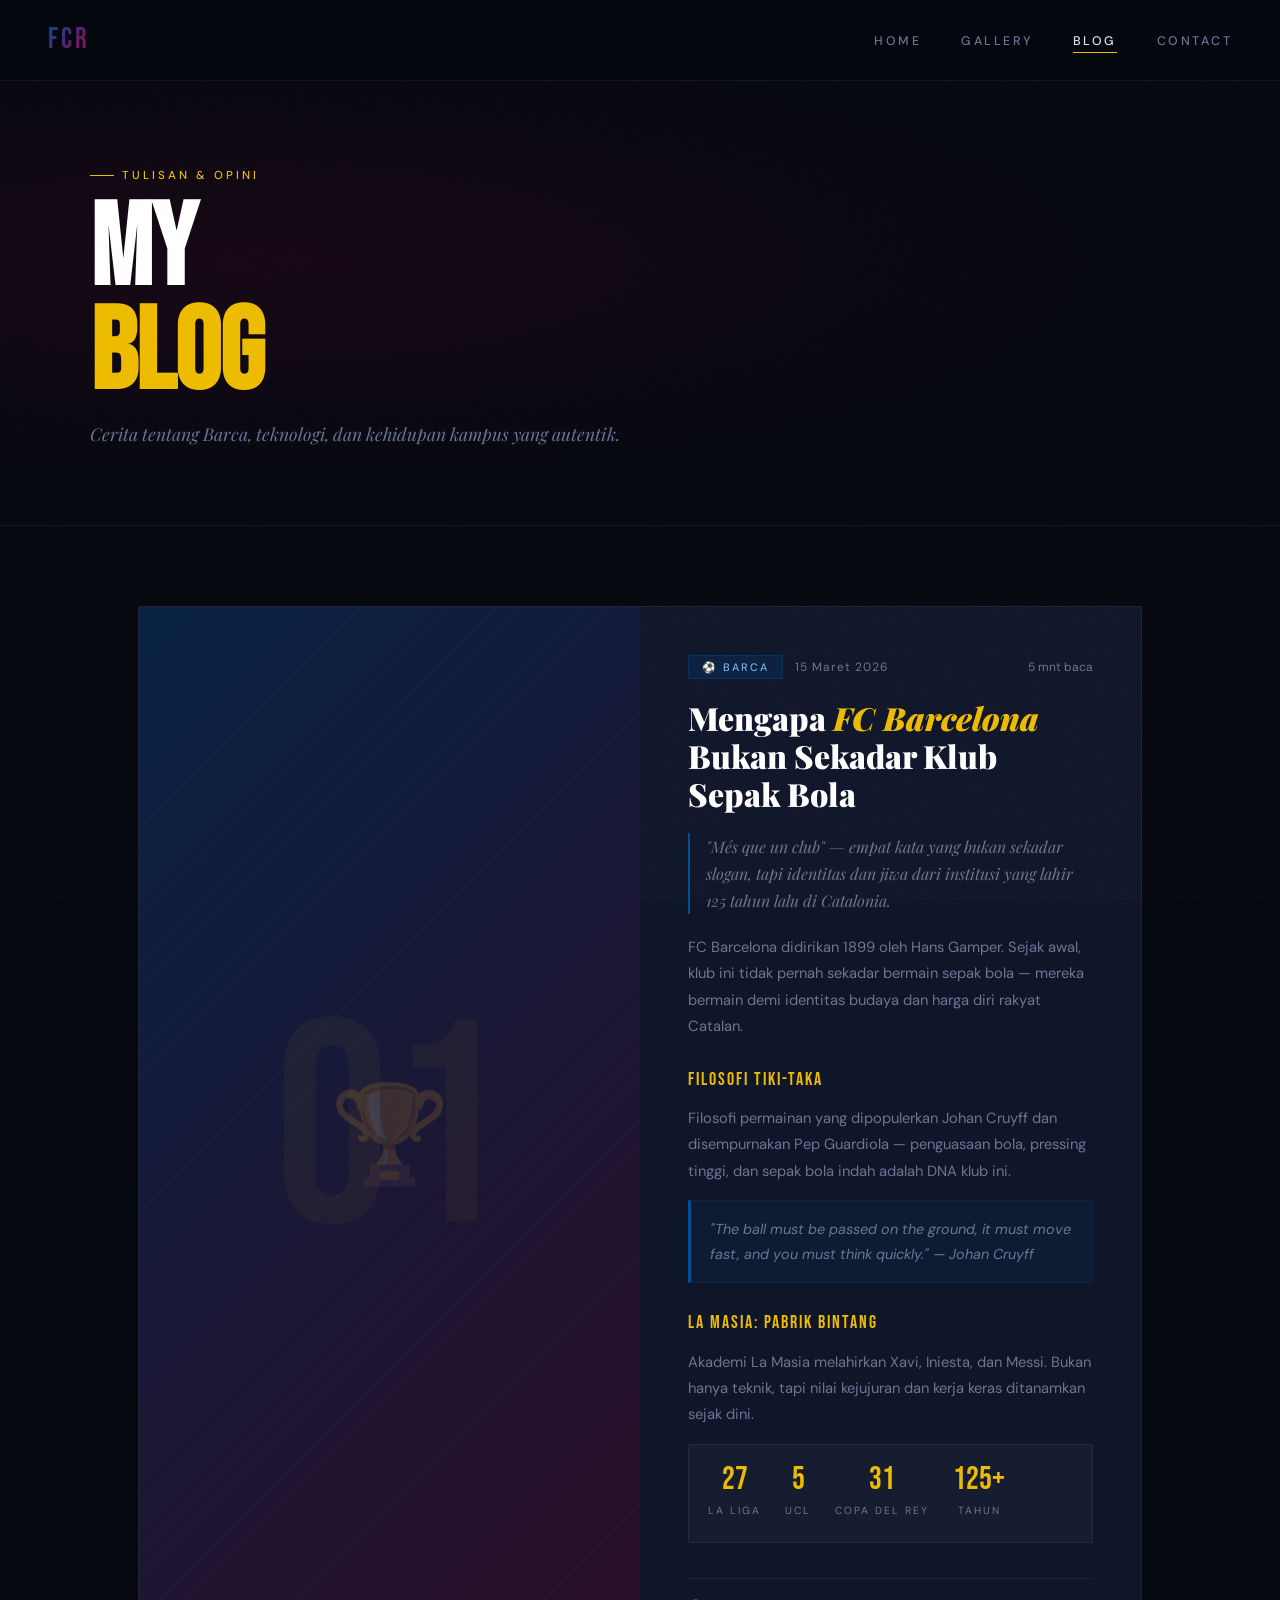
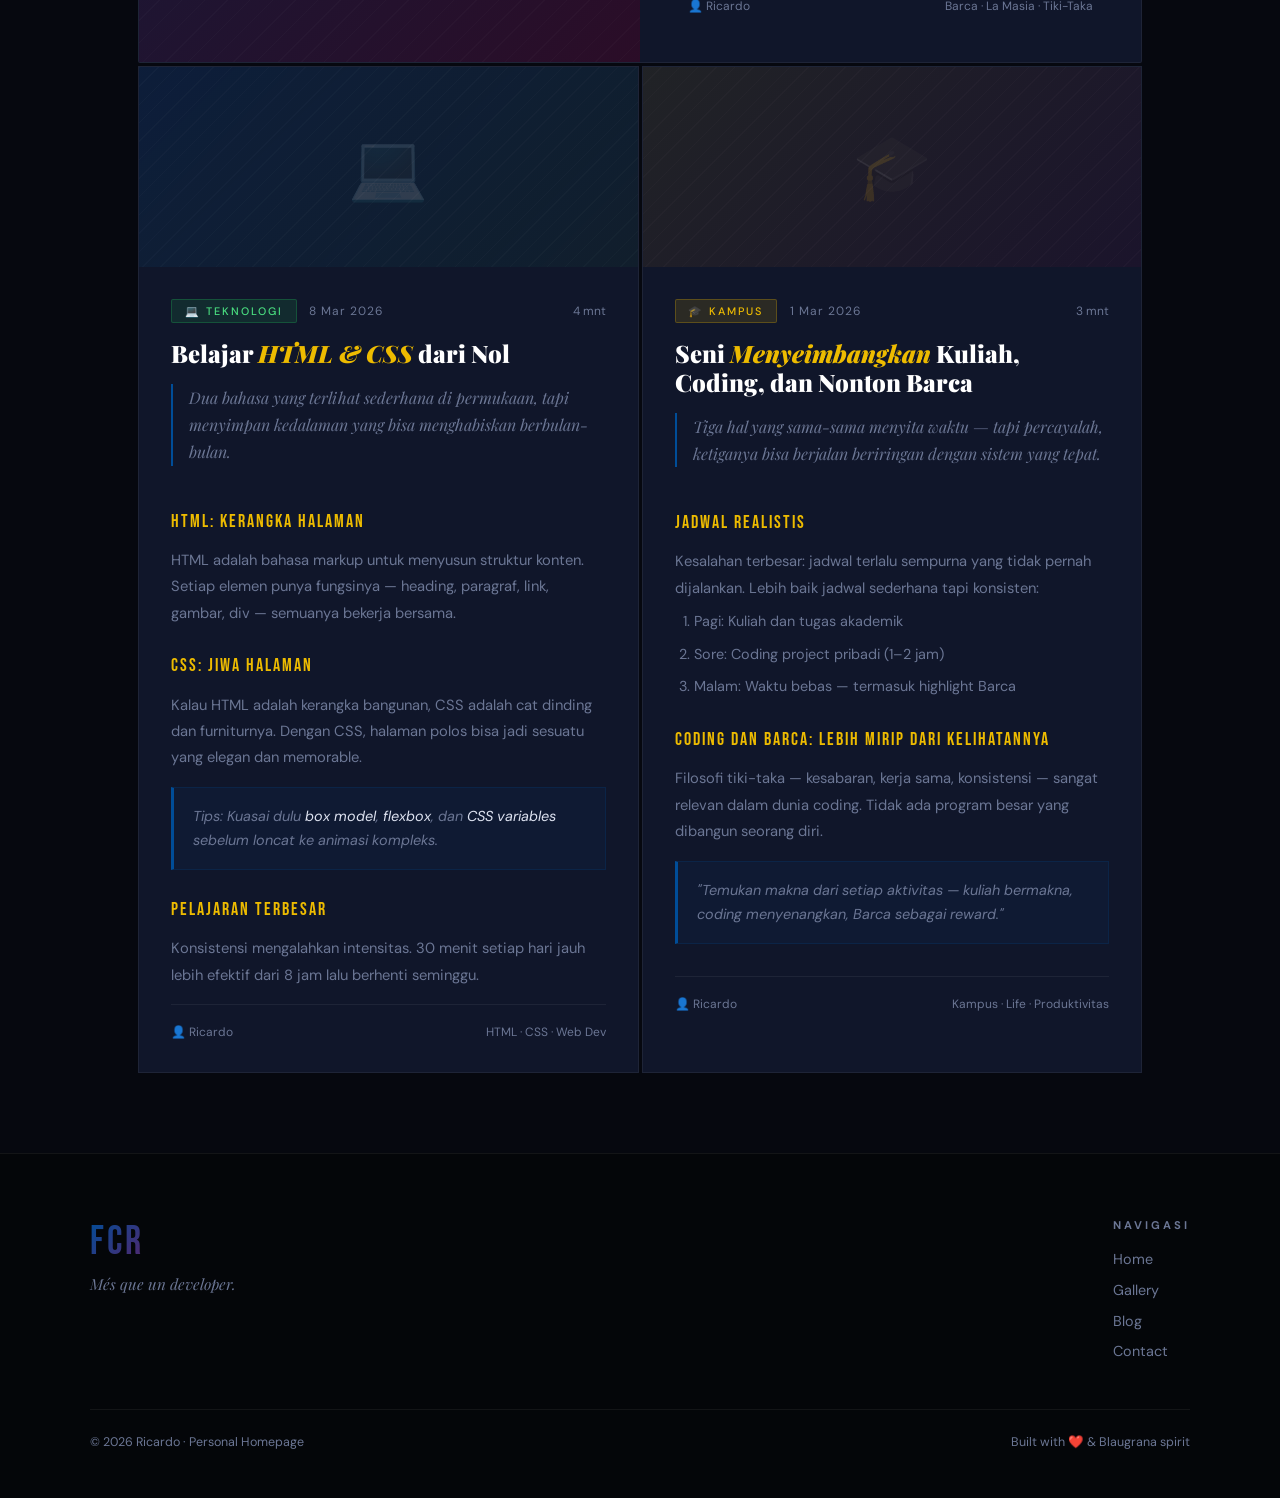
==== blog.html @ 6b3a2905 "first commit: personal homepage" ====
<!DOCTYPE html>
<html lang="id">
<head>
  <meta charset="UTF-8"/>
  <meta name="viewport" content="width=device-width, initial-scale=1.0"/>
  <title>Blog · Ricardo</title>
  <link href="https://fonts.googleapis.com/css2?family=Bebas+Neue&family=Playfair+Display:ital,wght@0,700;0,900;1,700;1,900&family=DM+Sans:wght@300;400;500&display=swap" rel="stylesheet"/>
  <style>
    :root{--blue:#004D98;--red:#A50044;--gold:#EDBB00;--dark:#06080f;--dark2:#0c1020;--card:#10162a;--text:#dde2f0;--muted:#6b7694;--border:rgba(255,255,255,.06)}
    *,*::before,*::after{box-sizing:border-box;margin:0;padding:0}
    body{background:var(--dark);color:var(--text);font-family:'DM Sans',sans-serif;overflow-x:hidden}
    a{text-decoration:none;color:inherit}
    body::before{content:'';position:fixed;inset:0;z-index:0;pointer-events:none;opacity:.03;background-image:url("data:image/svg+xml,%3Csvg viewBox='0 0 256 256' xmlns='http://www.w3.org/2000/svg'%3E%3Cfilter id='n'%3E%3CfeTurbulence type='fractalNoise' baseFrequency='.9' numOctaves='4' stitchTiles='stitch'/%3E%3C/filter%3E%3Crect width='100%25' height='100%25' filter='url(%23n)'/%3E%3C/svg%3E");background-size:200px}

    /* NAV */
    .nav{position:fixed;top:0;width:100%;z-index:900;display:flex;align-items:center;justify-content:space-between;padding:1.4rem 3rem;background:rgba(6,8,15,.92);backdrop-filter:blur(20px);border-bottom:1px solid var(--border)}
    .nav-logo{font-family:'Bebas Neue',sans-serif;font-size:1.8rem;letter-spacing:3px;background:linear-gradient(135deg,var(--blue),var(--red));-webkit-background-clip:text;-webkit-text-fill-color:transparent;background-clip:text}
    .nav-links{list-style:none;display:flex;gap:2.5rem}
    .nav-links a{font-size:.78rem;letter-spacing:2.5px;text-transform:uppercase;color:var(--muted);font-weight:500;position:relative;transition:color .25s}
    .nav-links a::after{content:'';position:absolute;bottom:-4px;left:0;width:0;height:1px;background:var(--gold);transition:width .3s}
    .nav-links a:hover,.nav-links a.active{color:var(--text)}
    .nav-links a:hover::after,.nav-links a.active::after{width:100%}

    /* PAGE HERO */
    .page-hero{padding:10rem 3rem 5rem;position:relative;overflow:hidden;border-bottom:1px solid var(--border)}
    .page-hero::before{content:'';position:absolute;inset:0;background:radial-gradient(ellipse at 20% 50%,rgba(165,0,68,.1) 0%,transparent 60%)}
    .page-hero-inner{max-width:1100px;margin:0 auto;position:relative;z-index:1}
    .ph-label{display:inline-flex;align-items:center;gap:.5rem;font-size:.72rem;letter-spacing:3px;text-transform:uppercase;color:var(--gold);margin-bottom:1rem;font-weight:500}
    .ph-label::before{content:'';display:block;width:24px;height:1px;background:var(--gold)}
    .ph-title{font-family:'Bebas Neue',sans-serif;font-size:clamp(5rem,9vw,10rem);line-height:.9;color:#fff;letter-spacing:-1px}
    .ph-title span{color:var(--gold)}
    .ph-sub{color:var(--muted);font-family:'Playfair Display',serif;font-style:italic;font-size:1.1rem;margin-top:1rem;max-width:600px}

    /* BLOG LAYOUT */
    .blog-main{padding:5rem 3rem;max-width:1100px;margin:0 auto}

    /* ── ARTICLE 1: FEATURED BIG ── */
    .article-featured{
      display:grid;grid-template-columns:1fr 1fr;
      gap:0;background:var(--card);border:1px solid var(--border);
      border-radius:2px;overflow:hidden;margin-bottom:3px;
    }
    .af-visual{
      background:var(--dark2);position:relative;overflow:hidden;
      min-height:420px;display:flex;align-items:center;justify-content:center;
    }
    .af-visual::before{
      content:'';position:absolute;inset:0;
      background:linear-gradient(135deg,rgba(0,77,152,.3) 0%,rgba(165,0,68,.2) 100%);
    }
    .af-visual::after{
      content:'';position:absolute;inset:0;
      background:repeating-linear-gradient(-45deg,transparent,transparent 15px,rgba(255,255,255,.02) 15px,rgba(255,255,255,.02) 16px);
    }
    .af-icon{font-size:6rem;opacity:.15;position:relative;z-index:1}

    /* Big issue number watermark */
    .af-issue{
      position:absolute;top:50%;left:50%;transform:translate(-50%,-50%);
      font-family:'Bebas Neue',sans-serif;font-size:18rem;
      color:rgba(237,187,0,.04);line-height:1;pointer-events:none;z-index:0;white-space:nowrap;
    }

    .af-body{padding:3rem;display:flex;flex-direction:column;justify-content:center;gap:1.2rem}
    .af-meta{display:flex;align-items:center;gap:.8rem;flex-wrap:wrap}
    .tag{padding:.25rem .8rem;border-radius:2px;font-size:.68rem;letter-spacing:2px;text-transform:uppercase;font-weight:500}
    .tag-barca{background:rgba(0,77,152,.2);color:#7ab0e8;border:1px solid rgba(0,77,152,.35)}
    .tag-tech{background:rgba(34,197,94,.12);color:#4ade80;border:1px solid rgba(34,197,94,.25)}
    .tag-life{background:rgba(237,187,0,.12);color:var(--gold);border:1px solid rgba(237,187,0,.25)}
    .art-date{font-size:.75rem;color:var(--muted);letter-spacing:1px}
    .art-read{font-size:.75rem;color:var(--muted);margin-left:auto}

    .af-title{
      font-family:'Playfair Display',serif;font-size:clamp(1.6rem,2.5vw,2.4rem);
      color:#fff;line-height:1.2;font-weight:900;
    }
    .af-title span{color:var(--gold);font-style:italic}

    .af-lead{
      font-family:'Playfair Display',serif;font-style:italic;
      font-size:1rem;color:var(--muted);line-height:1.7;
      border-left:2px solid var(--blue);padding-left:1rem;
    }
    .art-body{color:var(--muted);font-size:.92rem;line-height:1.8}
    .art-body em{color:var(--text);font-style:italic}
    .art-h3{
      font-family:'Bebas Neue',sans-serif;font-size:1.1rem;letter-spacing:2px;
      color:var(--gold);margin:1.5rem 0 .6rem;
    }
    .art-ul{margin:.5rem 0 1rem 1.2rem;color:var(--muted);font-size:.9rem}
    .art-ul li{margin-bottom:.4rem}
    .art-ol{margin:.5rem 0 1rem 1.2rem;color:var(--muted);font-size:.9rem}
    .art-ol li{margin-bottom:.4rem}
    .art-block{
      background:rgba(0,77,152,.08);border:1px solid rgba(0,77,152,.2);
      border-left:3px solid var(--blue);padding:1rem 1.2rem;
      font-style:italic;color:var(--muted);font-size:.9rem;line-height:1.7;
      margin:1rem 0;
    }
    .art-stats{
      display:flex;gap:1.5rem;padding:1.2rem;
      background:rgba(255,255,255,.03);border:1px solid var(--border);
      border-radius:2px;margin:1rem 0;flex-wrap:wrap;
    }
    .s-item{text-align:center}
    .s-num{font-family:'Bebas Neue',sans-serif;font-size:2rem;color:var(--gold);line-height:1;display:block}
    .s-lbl{font-size:.65rem;letter-spacing:2px;text-transform:uppercase;color:var(--muted)}

    .art-footer{
      display:flex;justify-content:space-between;align-items:center;
      padding-top:1.2rem;border-top:1px solid var(--border);
      font-size:.75rem;color:var(--muted);flex-wrap:wrap;gap:.5rem;
    }

    /* ── ARTICLES 2 & 3: SIDE BY SIDE ── */
    .articles-row{display:grid;grid-template-columns:1fr 1fr;gap:3px}
    .article-card{background:var(--card);border:1px solid var(--border);overflow:hidden}
    .ac-visual{
      height:200px;background:var(--dark2);position:relative;
      display:flex;align-items:center;justify-content:center;overflow:hidden;
    }
    .ac-visual::before{content:'';position:absolute;inset:0;background:repeating-linear-gradient(-45deg,transparent,transparent 12px,rgba(255,255,255,.02) 12px,rgba(255,255,255,.02) 13px)}
    .ac-icon{font-size:4rem;opacity:.15;position:relative;z-index:1}
    .ac-body{padding:2rem;display:flex;flex-direction:column;gap:1rem}
    .ac-title{font-family:'Playfair Display',serif;font-size:1.5rem;color:#fff;font-weight:900;line-height:1.2}
    .ac-title span{color:var(--gold);font-style:italic}

    /* FOOTER */
    footer{background:#040609;padding:4rem 3rem 3rem;border-top:1px solid var(--border)}
    .footer-inner{max-width:1100px;margin:0 auto}
    .footer-top{display:flex;align-items:flex-start;justify-content:space-between;padding-bottom:3rem;border-bottom:1px solid var(--border);flex-wrap:wrap;gap:2rem}
    .footer-logo{font-family:'Bebas Neue',sans-serif;font-size:2.5rem;letter-spacing:3px;background:linear-gradient(135deg,var(--blue),var(--red));-webkit-background-clip:text;-webkit-text-fill-color:transparent;background-clip:text;margin-bottom:.5rem}
    .footer-tagline{font-family:'Playfair Display',serif;font-style:italic;color:var(--muted);font-size:.95rem}
    .footer-nav-group h4{font-size:.7rem;letter-spacing:3px;text-transform:uppercase;color:var(--muted);margin-bottom:1rem}
    .footer-nav-links{list-style:none;display:flex;flex-direction:column;gap:.6rem}
    .footer-nav-links a{font-size:.9rem;color:var(--muted);transition:color .2s}
    .footer-nav-links a:hover{color:var(--gold)}
    .footer-bottom{padding-top:1.5rem;display:flex;justify-content:space-between;font-size:.78rem;color:var(--muted);flex-wrap:wrap;gap:.5rem}
  </style>
</head>
<body>

<nav class="nav">
  <div class="nav-logo">FCR</div>
  <ul class="nav-links">
    <li><a href="index.html">Home</a></li>
    <li><a href="gallery.html">Gallery</a></li>
    <li><a href="blog.html" class="active">Blog</a></li>
    <li><a href="contact.html">Contact</a></li>
  </ul>
</nav>

<div class="page-hero">
  <div class="page-hero-inner">
    <p class="ph-label">Tulisan &amp; Opini</p>
    <h1 class="ph-title">My<br/><span>Blog</span></h1>
    <p class="ph-sub">Cerita tentang Barca, teknologi, dan kehidupan kampus yang autentik.</p>
  </div>
</div>

<div class="blog-main">

  <!-- ====== ARTIKEL 1 — FEATURED ====== -->
  <div class="article-featured">
    <div class="af-visual">
      <span class="af-issue">01</span>
      <span class="af-icon">🏆</span>
    </div>
    <div class="af-body">
      <div class="af-meta">
        <span class="tag tag-barca">⚽ Barca</span>
        <span class="art-date">15 Maret 2026</span>
        <span class="art-read">5 mnt baca</span>
      </div>
      <h2 class="af-title">Mengapa <span>FC Barcelona</span> Bukan Sekadar Klub Sepak Bola</h2>
      <p class="af-lead">
        "Més que un club" — empat kata yang bukan sekadar slogan,
        tapi identitas dan jiwa dari institusi yang lahir 125 tahun lalu di Catalonia.
      </p>
      <div class="art-body">
        <p>FC Barcelona didirikan 1899 oleh Hans Gamper. Sejak awal, klub ini tidak pernah sekadar bermain sepak bola — mereka bermain demi identitas budaya dan harga diri rakyat Catalan.</p>
        <p class="art-h3">Filosofi Tiki-Taka</p>
        <p>Filosofi permainan yang dipopulerkan Johan Cruyff dan disempurnakan Pep Guardiola — penguasaan bola, pressing tinggi, dan sepak bola indah adalah DNA klub ini.</p>
        <div class="art-block">
          "The ball must be passed on the ground, it must move fast, and you must think quickly." — Johan Cruyff
        </div>
        <p class="art-h3">La Masia: Pabrik Bintang</p>
        <p>Akademi La Masia melahirkan Xavi, Iniesta, dan Messi. Bukan hanya teknik, tapi nilai kejujuran dan kerja keras ditanamkan sejak dini.</p>
        <div class="art-stats">
          <div class="s-item"><span class="s-num">27</span><span class="s-lbl">La Liga</span></div>
          <div class="s-item"><span class="s-num">5</span><span class="s-lbl">UCL</span></div>
          <div class="s-item"><span class="s-num">31</span><span class="s-lbl">Copa del Rey</span></div>
          <div class="s-item"><span class="s-num">125+</span><span class="s-lbl">Tahun</span></div>
        </div>
      </div>
      <div class="art-footer">
        <span>👤 Ricardo</span>
        <span>Barca · La Masia · Tiki-Taka</span>
      </div>
    </div>
  </div>

  <!-- ====== ARTIKEL 2 & 3 ====== -->
  <div class="articles-row">

    <div class="article-card">
      <div class="ac-visual" style="background:linear-gradient(135deg,rgba(0,77,152,.15),rgba(34,197,94,.05))">
        <span class="ac-icon">💻</span>
      </div>
      <div class="ac-body">
        <div class="af-meta">
          <span class="tag tag-tech">💻 Teknologi</span>
          <span class="art-date">8 Mar 2026</span>
          <span class="art-read">4 mnt</span>
        </div>
        <h2 class="ac-title">Belajar <span>HTML &amp; CSS</span> dari Nol</h2>
        <p class="af-lead">Dua bahasa yang terlihat sederhana di permukaan, tapi menyimpan kedalaman yang bisa menghabiskan berbulan-bulan.</p>
        <div class="art-body">
          <p class="art-h3">HTML: Kerangka Halaman</p>
          <p>HTML adalah bahasa markup untuk menyusun struktur konten. Setiap elemen punya fungsinya — heading, paragraf, link, gambar, div — semuanya bekerja bersama.</p>
          <p class="art-h3">CSS: Jiwa Halaman</p>
          <p>Kalau HTML adalah kerangka bangunan, CSS adalah cat dinding dan furniturnya. Dengan CSS, halaman polos bisa jadi sesuatu yang elegan dan memorable.</p>
          <div class="art-block">
            Tips: Kuasai dulu <em>box model</em>, <em>flexbox</em>, dan <em>CSS variables</em> sebelum loncat ke animasi kompleks.
          </div>
          <p class="art-h3">Pelajaran Terbesar</p>
          <p>Konsistensi mengalahkan intensitas. 30 menit setiap hari jauh lebih efektif dari 8 jam lalu berhenti seminggu.</p>
        </div>
        <div class="art-footer">
          <span>👤 Ricardo</span>
          <span>HTML · CSS · Web Dev</span>
        </div>
      </div>
    </div>

    <div class="article-card">
      <div class="ac-visual" style="background:linear-gradient(135deg,rgba(237,187,0,.08),rgba(165,0,68,.08))">
        <span class="ac-icon">🎓</span>
      </div>
      <div class="ac-body">
        <div class="af-meta">
          <span class="tag tag-life">🎓 Kampus</span>
          <span class="art-date">1 Mar 2026</span>
          <span class="art-read">3 mnt</span>
        </div>
        <h2 class="ac-title">Seni <span>Menyeimbangkan</span> Kuliah, Coding, dan Nonton Barca</h2>
        <p class="af-lead">Tiga hal yang sama-sama menyita waktu — tapi percayalah, ketiganya bisa berjalan beriringan dengan sistem yang tepat.</p>
        <div class="art-body">
          <p class="art-h3">Jadwal Realistis</p>
          <p>Kesalahan terbesar: jadwal terlalu sempurna yang tidak pernah dijalankan. Lebih baik jadwal sederhana tapi konsisten:</p>
          <ol class="art-ol">
            <li>Pagi: Kuliah dan tugas akademik</li>
            <li>Sore: Coding project pribadi (1–2 jam)</li>
            <li>Malam: Waktu bebas — termasuk highlight Barca</li>
          </ol>
          <p class="art-h3">Coding dan Barca: Lebih Mirip dari Kelihatannya</p>
          <p>Filosofi tiki-taka — kesabaran, kerja sama, konsistensi — sangat relevan dalam dunia coding. Tidak ada program besar yang dibangun seorang diri.</p>
          <div class="art-block">
            "Temukan makna dari setiap aktivitas — kuliah bermakna, coding menyenangkan, Barca sebagai reward."
          </div>
        </div>
        <div class="art-footer">
          <span>👤 Ricardo</span>
          <span>Kampus · Life · Produktivitas</span>
        </div>
      </div>
    </div>

  </div>

</div>

<footer>
  <div class="footer-inner">
    <div class="footer-top">
      <div><div class="footer-logo">FCR</div><p class="footer-tagline">Més que un developer.</p></div>
      <div class="footer-nav-group"><h4>Navigasi</h4><ul class="footer-nav-links"><li><a href="index.html">Home</a></li><li><a href="gallery.html">Gallery</a></li><li><a href="blog.html">Blog</a></li><li><a href="contact.html">Contact</a></li></ul></div>
    </div>
    <div class="footer-bottom"><span>© 2026 Ricardo · Personal Homepage</span><span>Built with ❤️ &amp; Blaugrana spirit</span></div>
  </div>
</footer>

</body>
</html>
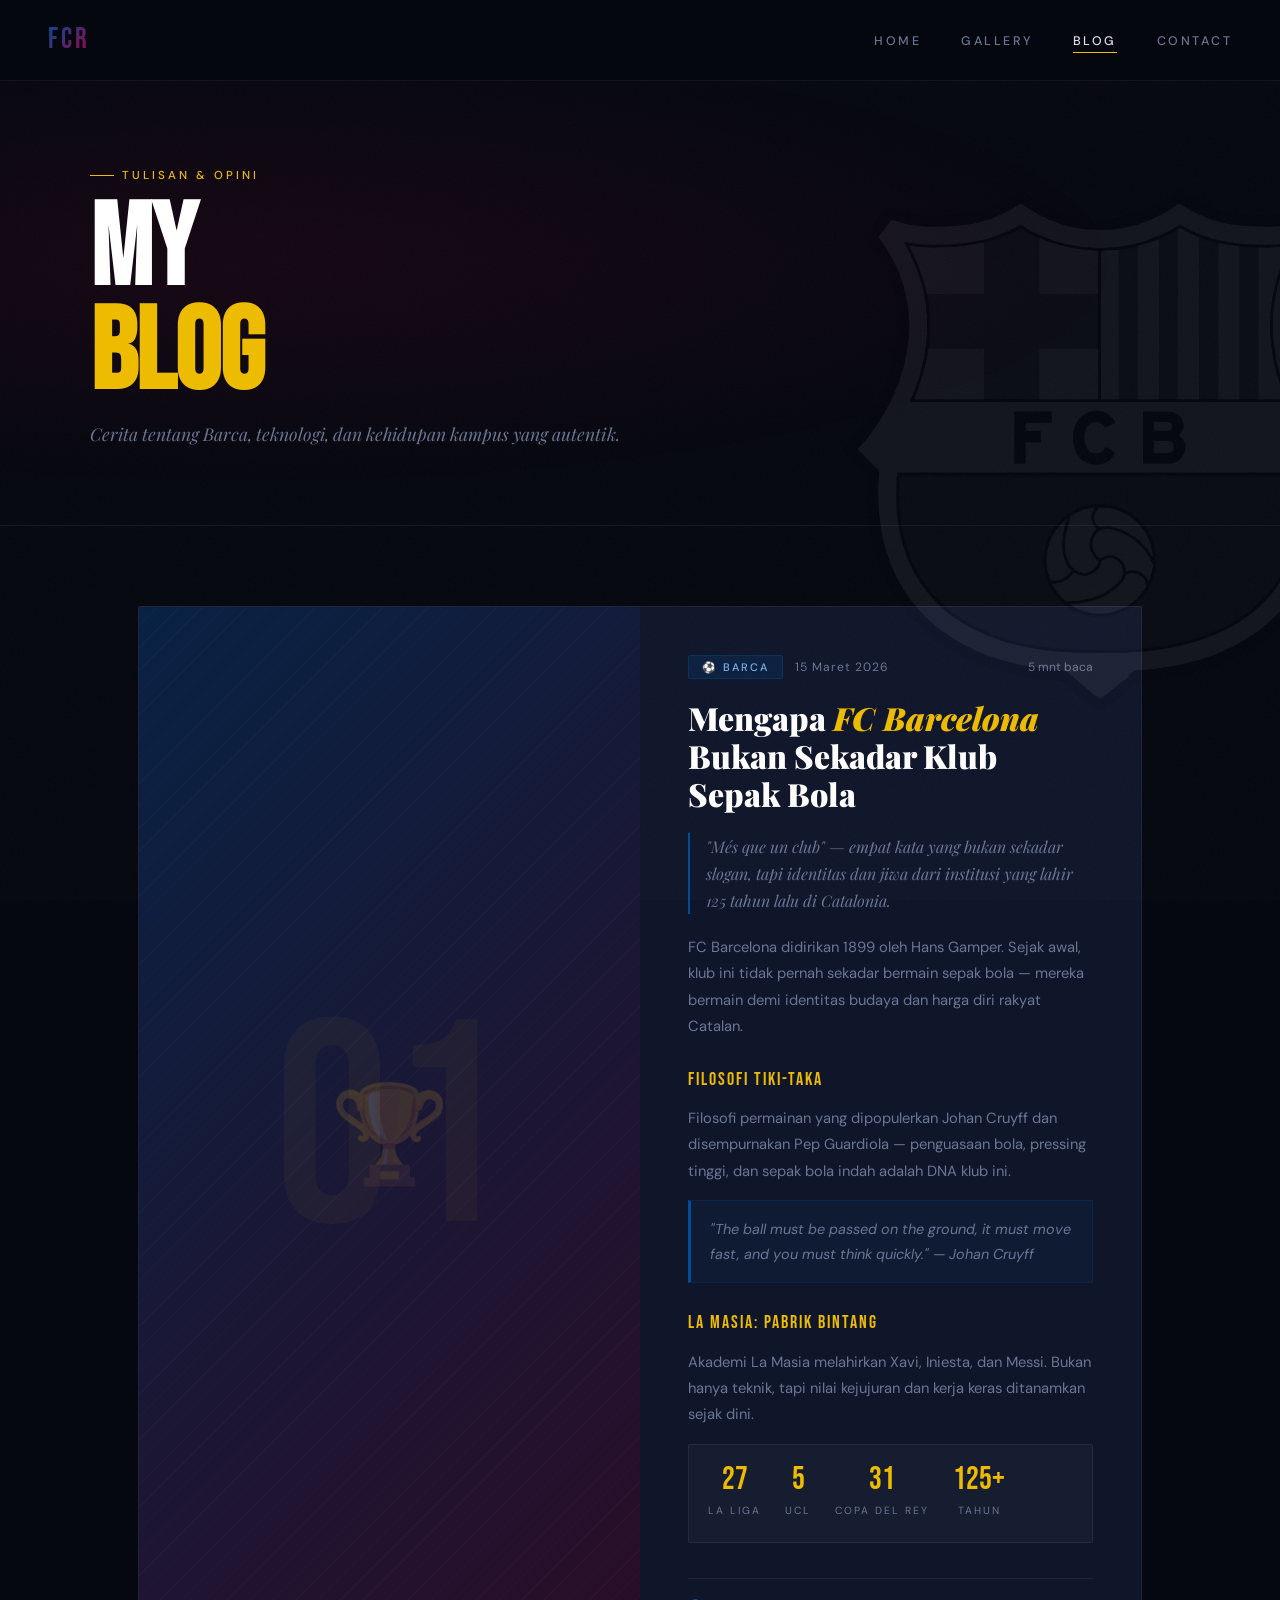
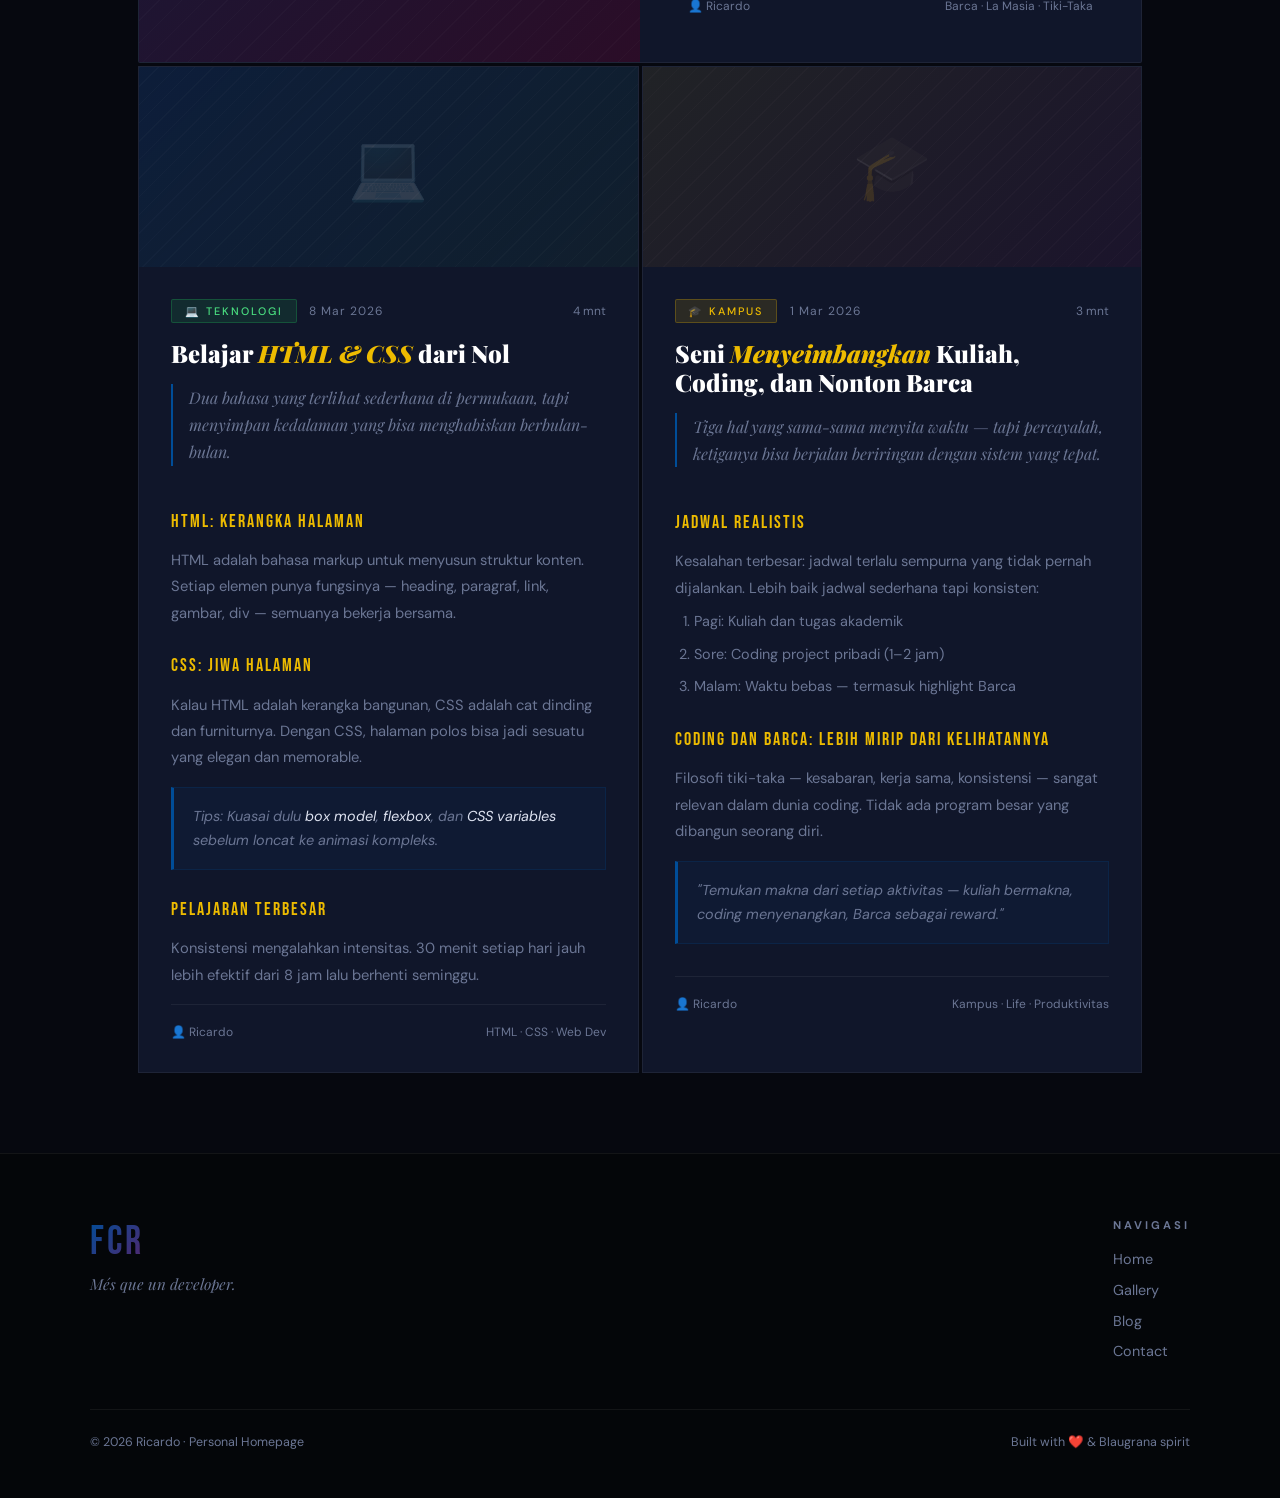
==== commit fe0668b4: "add: foto profil + subfolder img_index" ====
--- a/blog.html
+++ b/blog.html
@@ -136,9 +136,32 @@
     .footer-nav-links a{font-size:.9rem;color:var(--muted);transition:color .2s}
     .footer-nav-links a:hover{color:var(--gold)}
     .footer-bottom{padding-top:1.5rem;display:flex;justify-content:space-between;font-size:.78rem;color:var(--muted);flex-wrap:wrap;gap:.5rem}
+  
+    /* ── BARCA LOGO WATERMARK ── */
+    .barca-watermark {
+      position: fixed;
+      right: -80px;
+      top: 50%;
+      transform: translateY(-50%);
+      width: 520px;
+      height: 520px;
+      z-index: 0;
+      pointer-events: none;
+      opacity: 0.055;
+      filter: saturate(0) brightness(2);
+      user-select: none;
+    }
+    .barca-watermark img {
+      width: 100%;
+      height: 100%;
+      object-fit: contain;
+      display: block;
+    }
   </style>
 </head>
 <body>
+<div class="barca-watermark"><img src="pngwing_com.png" alt="FC Barcelona"/></div>
+
 
 <nav class="nav">
   <div class="nav-logo">FCR</div>
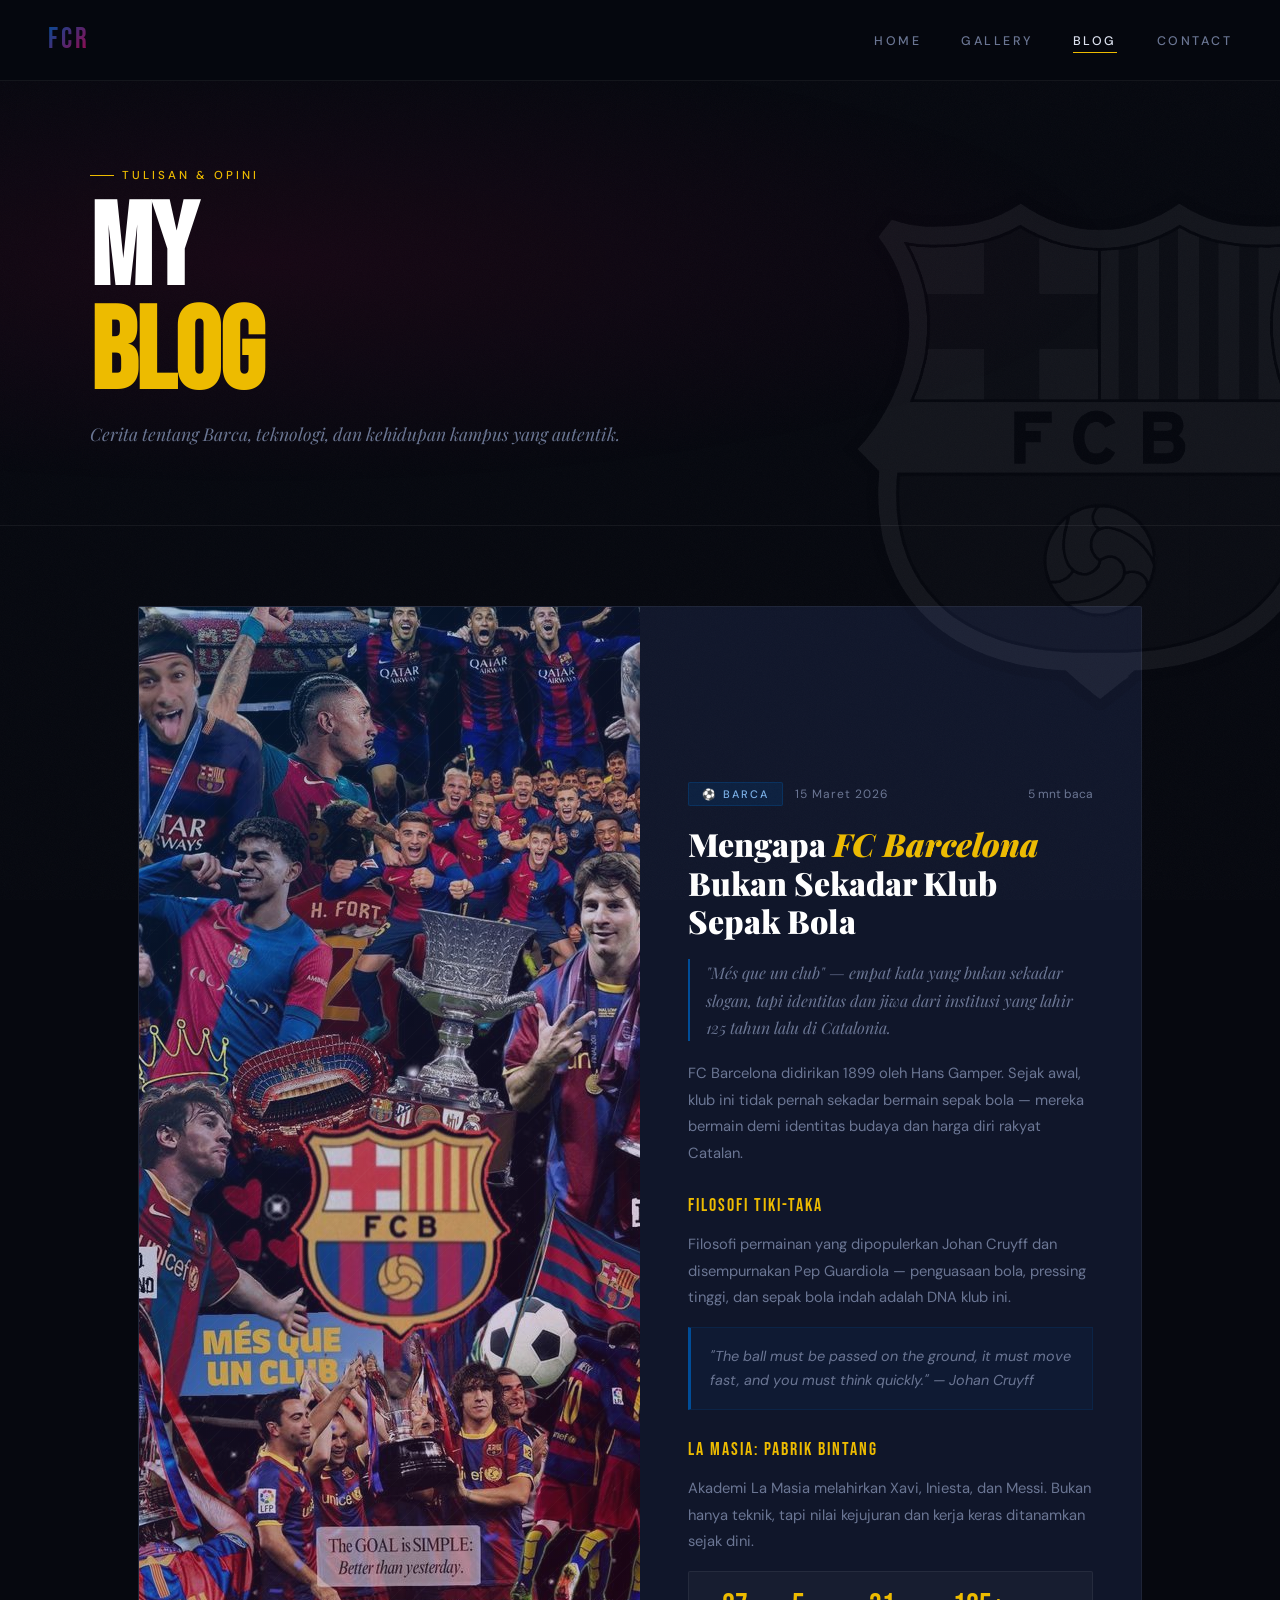
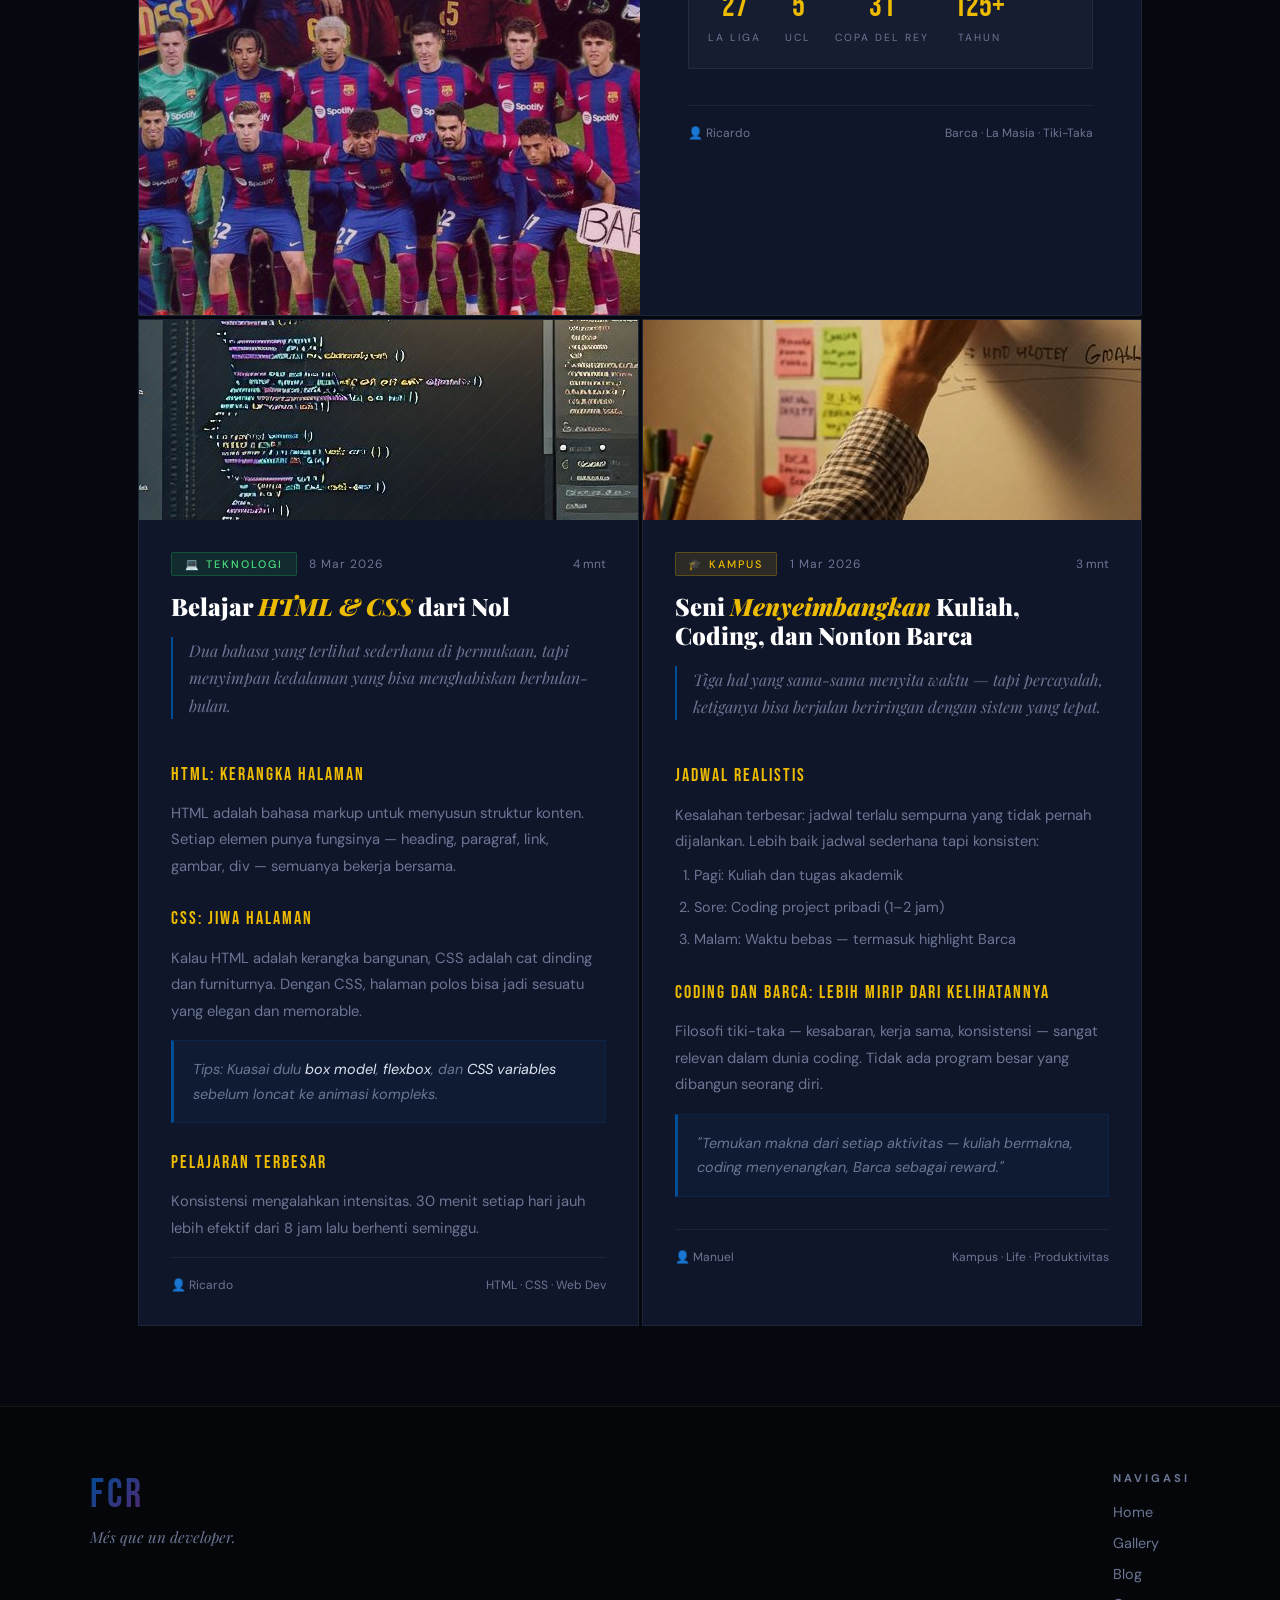
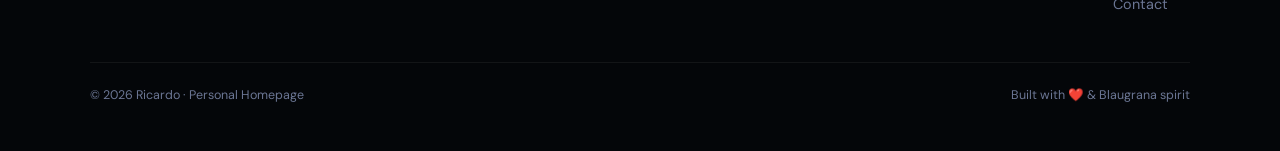
==== commit 3a51f8a2: "update: blog dan index" ====
--- a/blog.html
+++ b/blog.html
@@ -160,7 +160,7 @@
   </style>
 </head>
 <body>
-<div class="barca-watermark"><img src="pngwing_com.png" alt="FC Barcelona"/></div>
+<div class="barca-watermark"><img src="img_index/pngwing_com.png" alt="FC Barcelona"/></div>
 
 
 <nav class="nav">
@@ -186,8 +186,7 @@
   <!-- ====== ARTIKEL 1 — FEATURED ====== -->
   <div class="article-featured">
     <div class="af-visual">
-      <span class="af-issue">01</span>
-      <span class="af-icon">🏆</span>
+      <img src="img_index/poster2.jpg">
     </div>
     <div class="af-body">
       <div class="af-meta">
@@ -228,7 +227,7 @@
 
     <div class="article-card">
       <div class="ac-visual" style="background:linear-gradient(135deg,rgba(0,77,152,.15),rgba(34,197,94,.05))">
-        <span class="ac-icon">💻</span>
+        <img src="img_index/programming.jpg">
       </div>
       <div class="ac-body">
         <div class="af-meta">
@@ -258,7 +257,7 @@
 
     <div class="article-card">
       <div class="ac-visual" style="background:linear-gradient(135deg,rgba(237,187,0,.08),rgba(165,0,68,.08))">
-        <span class="ac-icon">🎓</span>
+        <img src="img_index/study.jpg">
       </div>
       <div class="ac-body">
         <div class="af-meta">
@@ -283,7 +282,7 @@
           </div>
         </div>
         <div class="art-footer">
-          <span>👤 Ricardo</span>
+          <span>👤 Manuel</span>
           <span>Kampus · Life · Produktivitas</span>
         </div>
       </div>
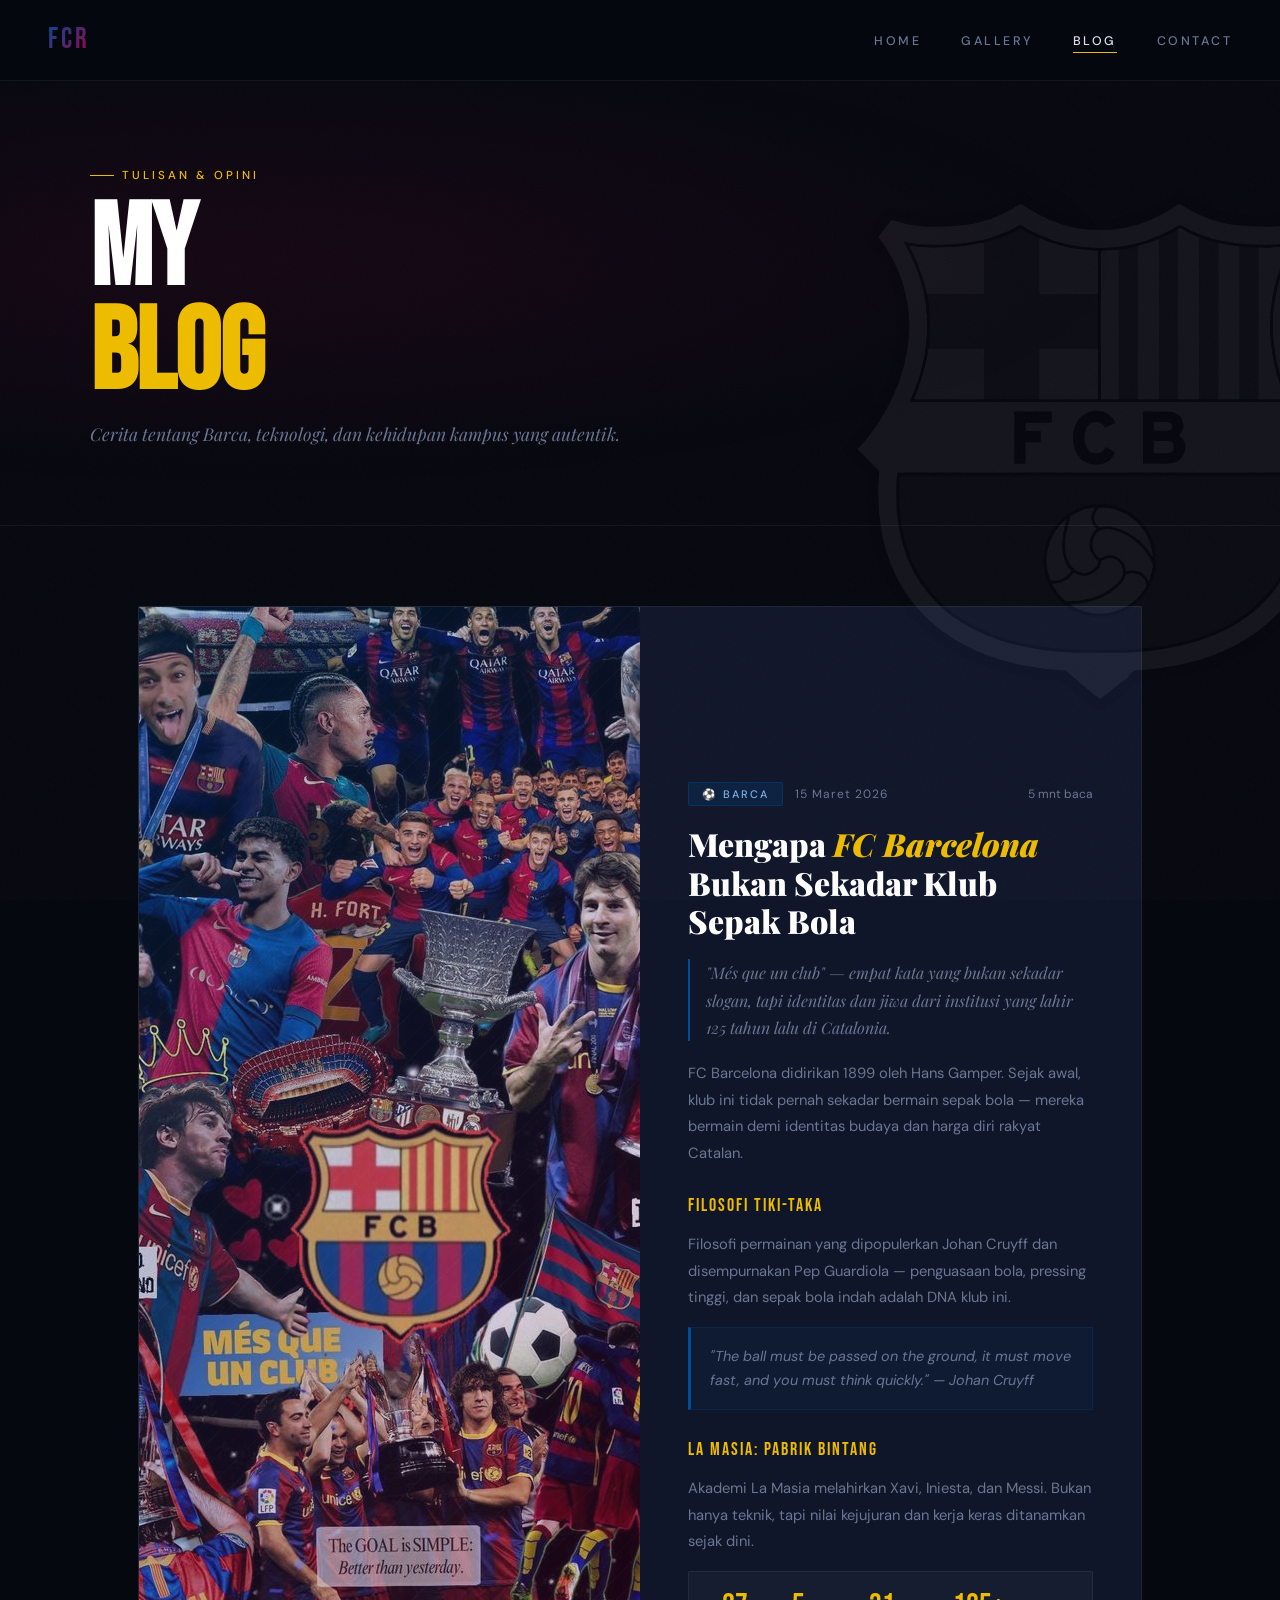
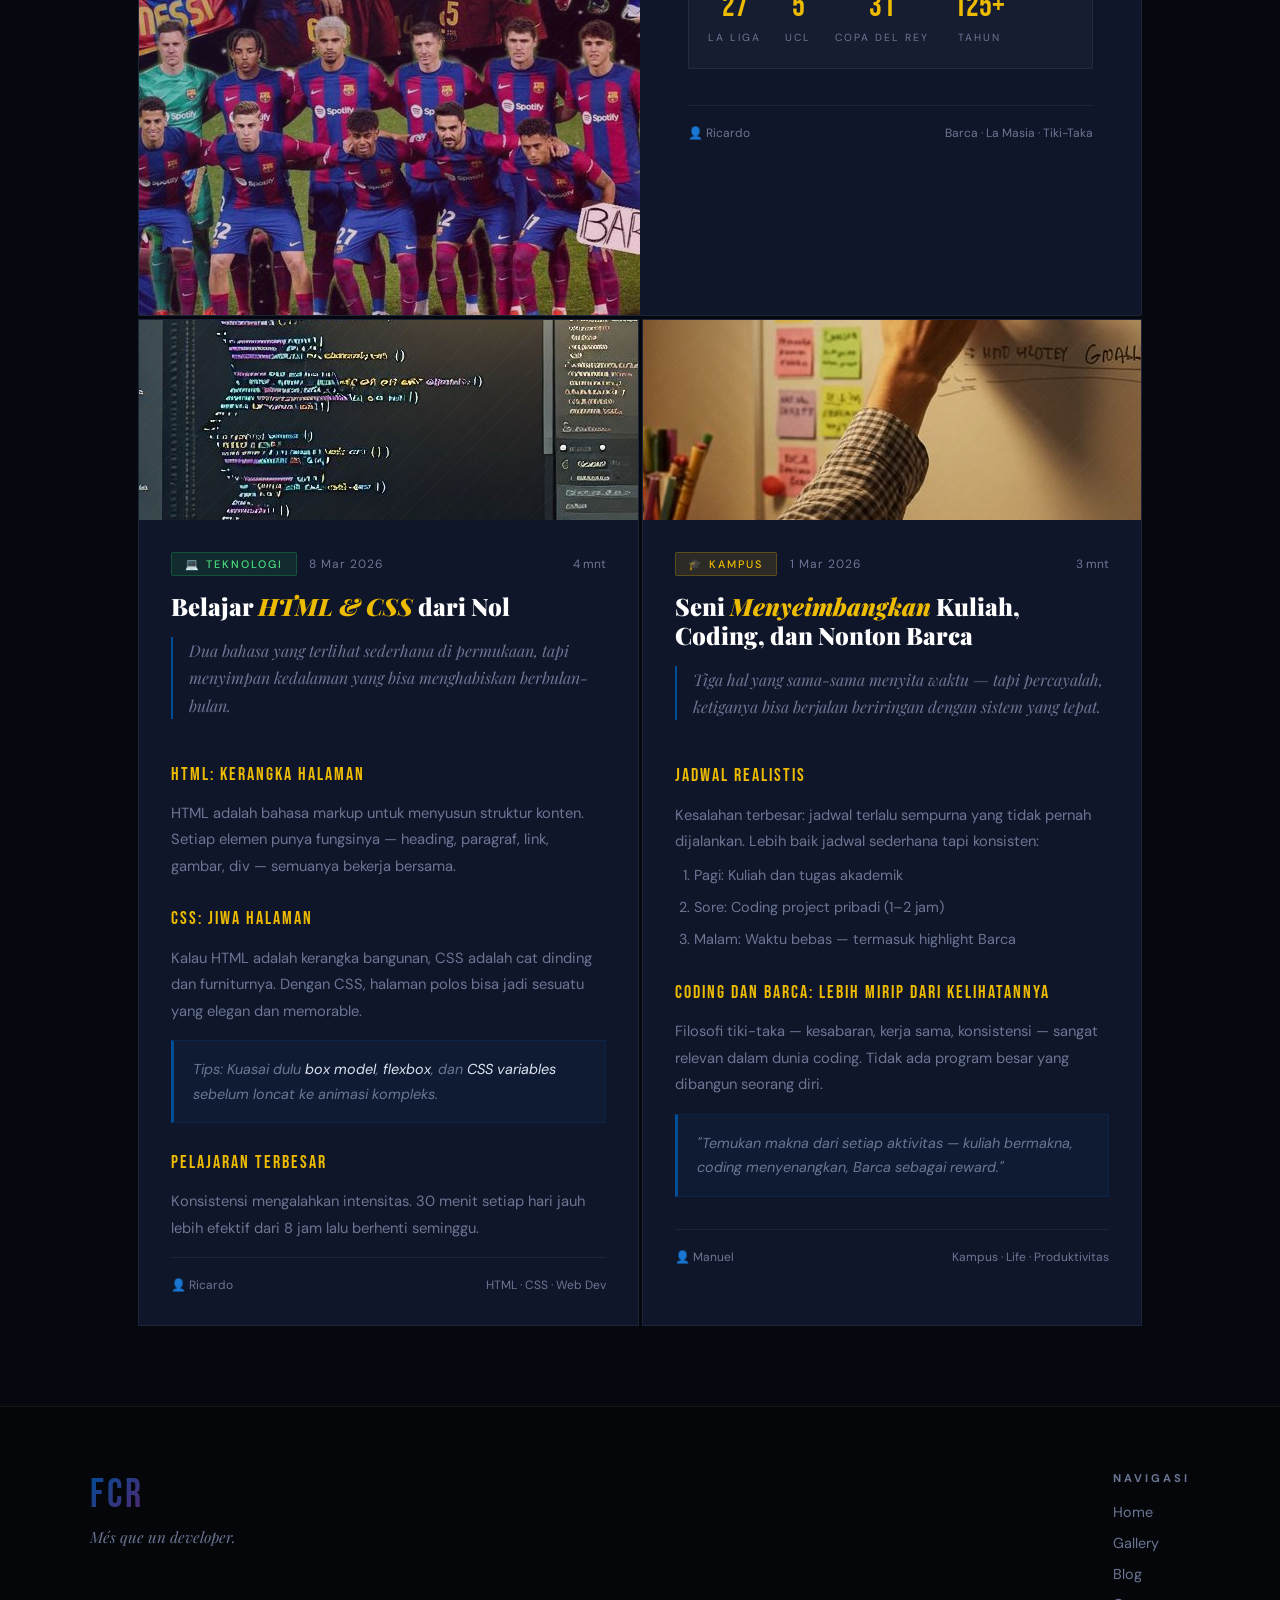
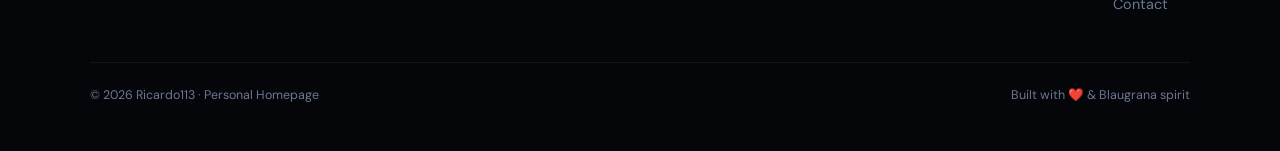
==== commit 60ecb6c7: "update: blog aja" ====
--- a/blog.html
+++ b/blog.html
@@ -298,7 +298,7 @@
       <div><div class="footer-logo">FCR</div><p class="footer-tagline">Més que un developer.</p></div>
       <div class="footer-nav-group"><h4>Navigasi</h4><ul class="footer-nav-links"><li><a href="index.html">Home</a></li><li><a href="gallery.html">Gallery</a></li><li><a href="blog.html">Blog</a></li><li><a href="contact.html">Contact</a></li></ul></div>
     </div>
-    <div class="footer-bottom"><span>© 2026 Ricardo · Personal Homepage</span><span>Built with ❤️ &amp; Blaugrana spirit</span></div>
+    <div class="footer-bottom"><span>© 2026 Ricardo113 · Personal Homepage</span><span>Built with ❤️ &amp; Blaugrana spirit</span></div>
   </div>
 </footer>
 
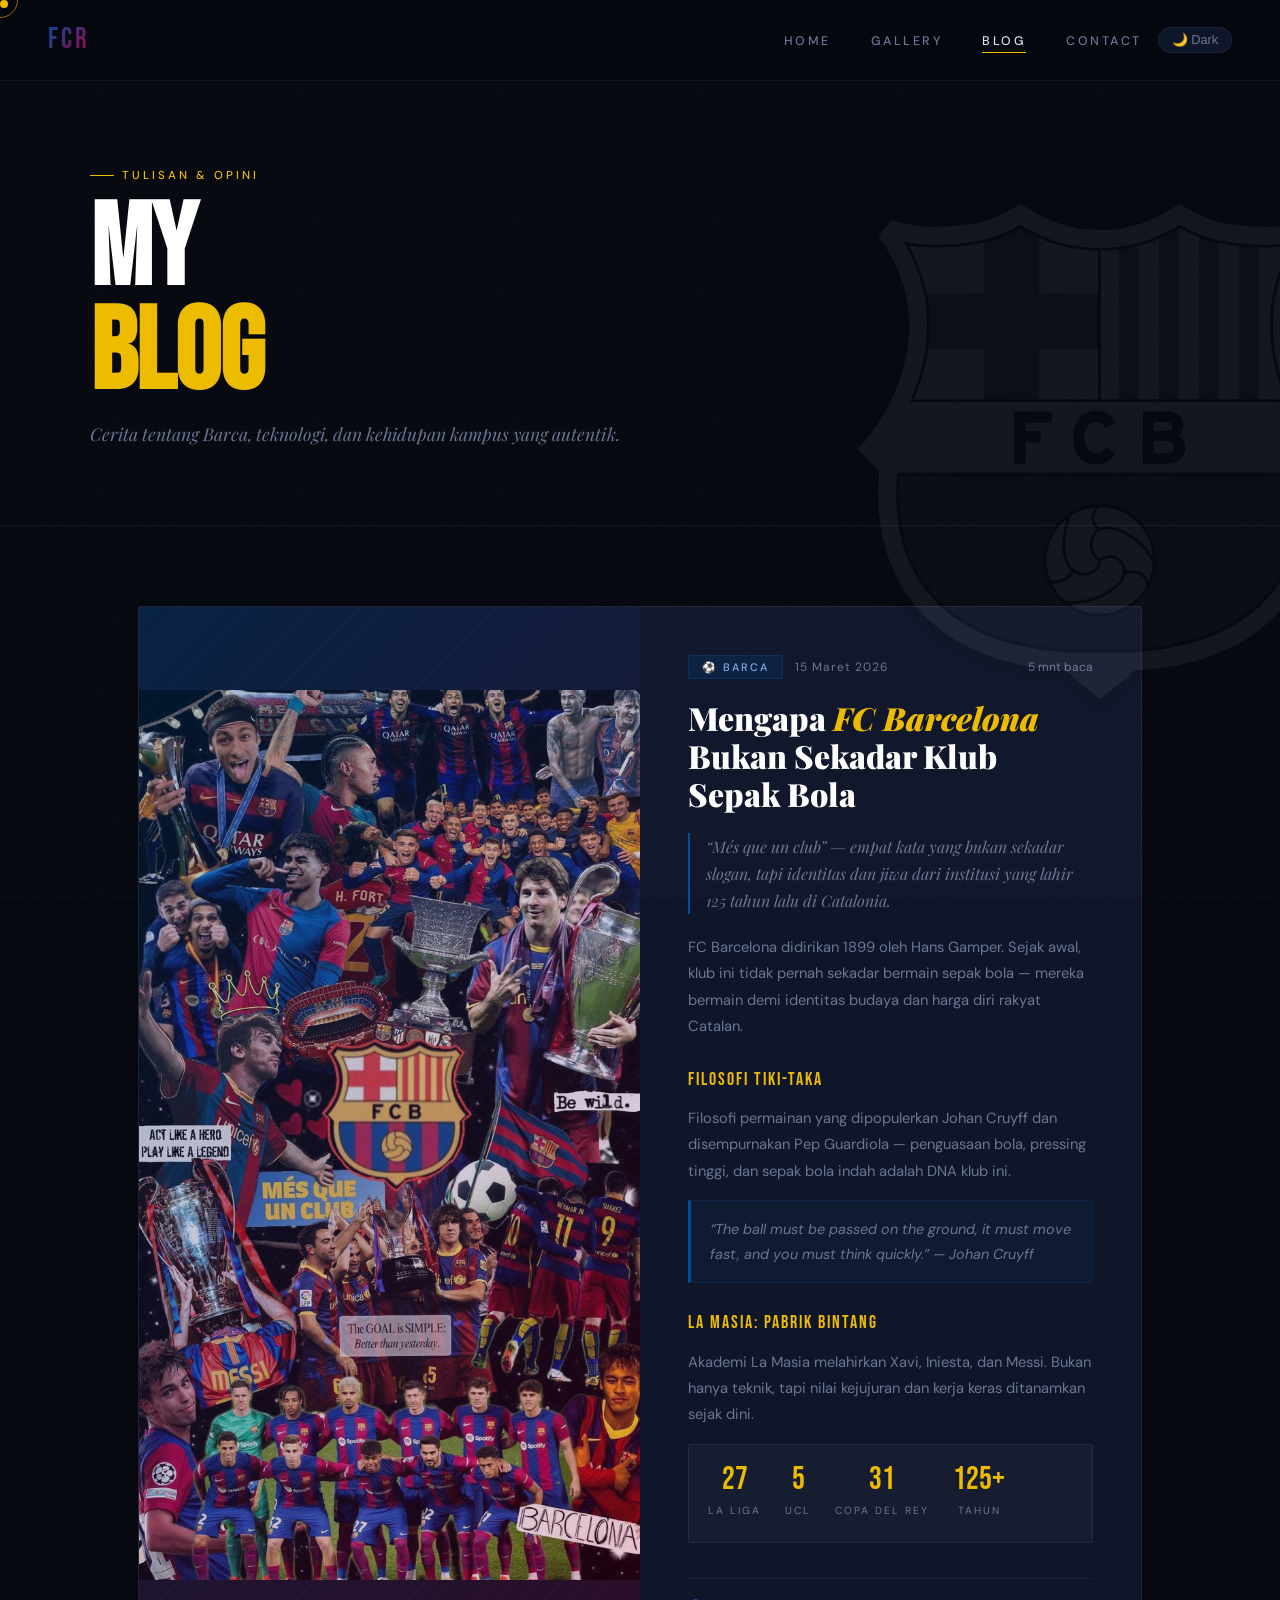
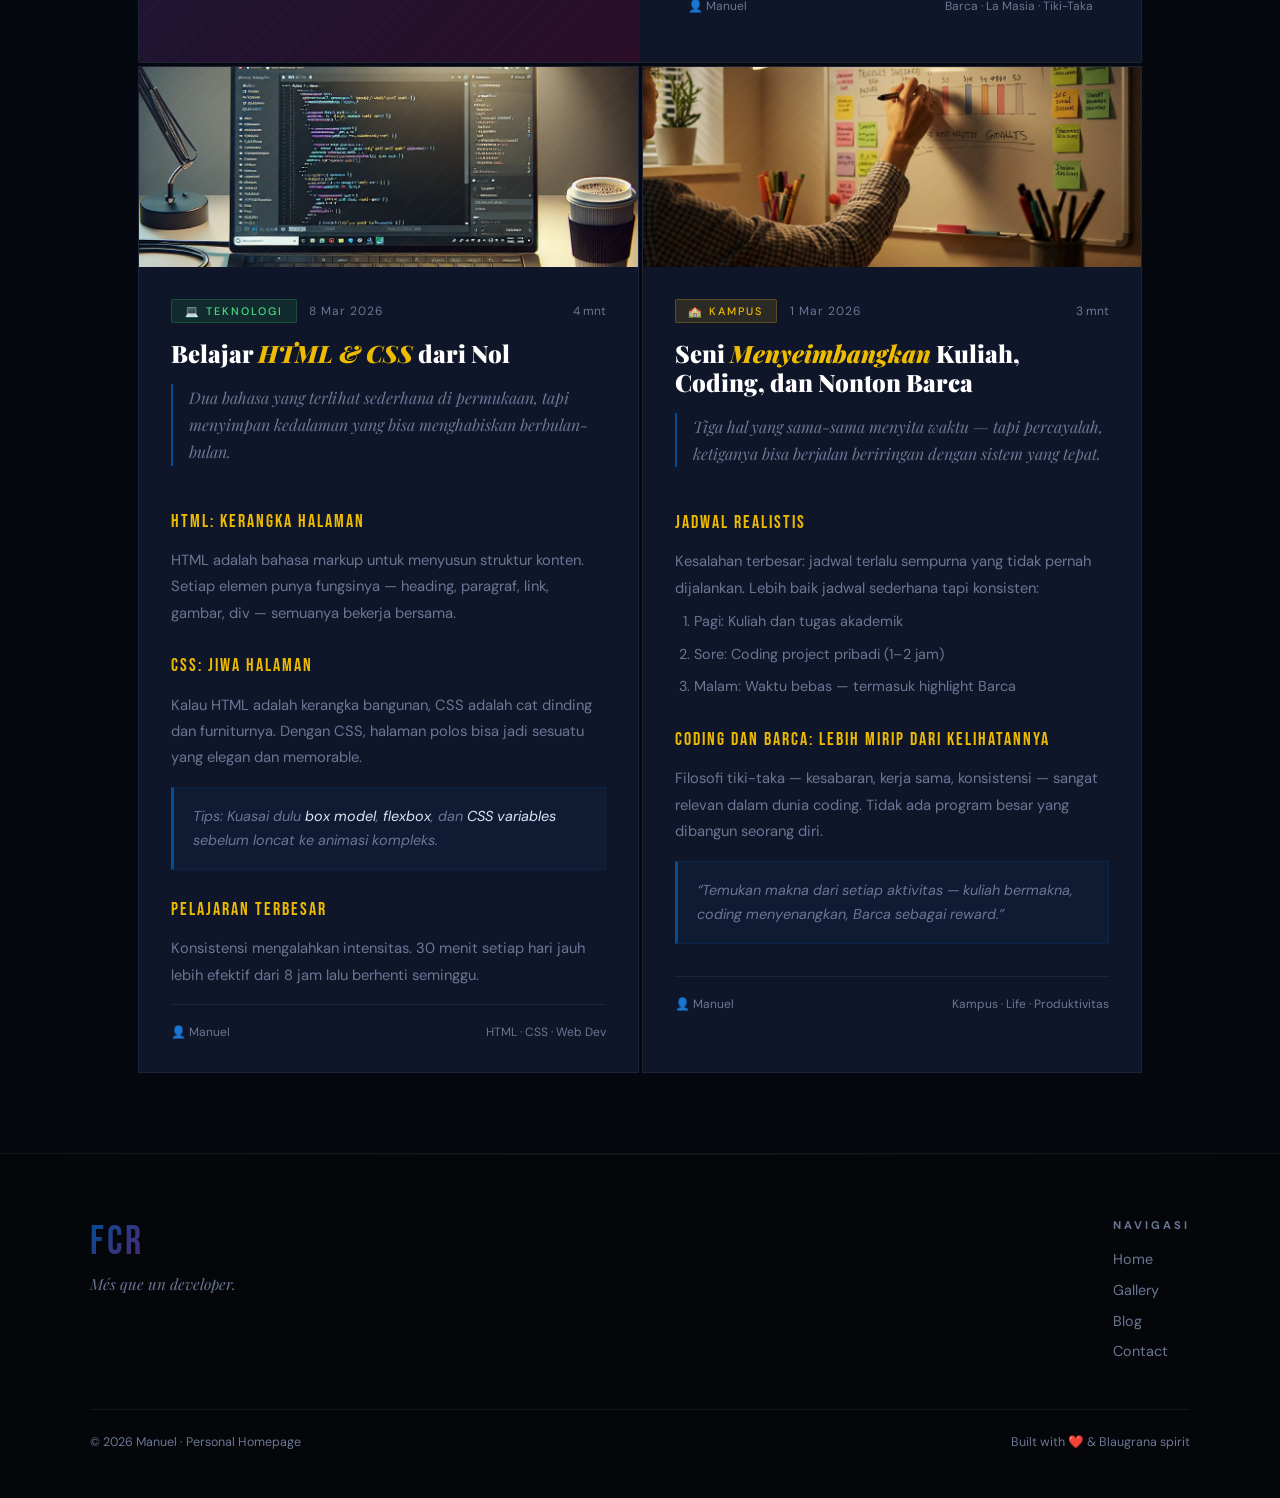
==== commit a937ae66: "update tampilan portofolio" ====
--- a/blog.html
+++ b/blog.html
@@ -3,177 +3,32 @@
 <head>
   <meta charset="UTF-8"/>
   <meta name="viewport" content="width=device-width, initial-scale=1.0"/>
-  <title>Blog · Ricardo</title>
-  <link href="https://fonts.googleapis.com/css2?family=Bebas+Neue&family=Playfair+Display:ital,wght@0,700;0,900;1,700;1,900&family=DM+Sans:wght@300;400;500&display=swap" rel="stylesheet"/>
-  <style>
-    :root{--blue:#004D98;--red:#A50044;--gold:#EDBB00;--dark:#06080f;--dark2:#0c1020;--card:#10162a;--text:#dde2f0;--muted:#6b7694;--border:rgba(255,255,255,.06)}
-    *,*::before,*::after{box-sizing:border-box;margin:0;padding:0}
-    body{background:var(--dark);color:var(--text);font-family:'DM Sans',sans-serif;overflow-x:hidden}
-    a{text-decoration:none;color:inherit}
-    body::before{content:'';position:fixed;inset:0;z-index:0;pointer-events:none;opacity:.03;background-image:url("data:image/svg+xml,%3Csvg viewBox='0 0 256 256' xmlns='http://www.w3.org/2000/svg'%3E%3Cfilter id='n'%3E%3CfeTurbulence type='fractalNoise' baseFrequency='.9' numOctaves='4' stitchTiles='stitch'/%3E%3C/filter%3E%3Crect width='100%25' height='100%25' filter='url(%23n)'/%3E%3C/svg%3E");background-size:200px}
-
-    /* NAV */
-    .nav{position:fixed;top:0;width:100%;z-index:900;display:flex;align-items:center;justify-content:space-between;padding:1.4rem 3rem;background:rgba(6,8,15,.92);backdrop-filter:blur(20px);border-bottom:1px solid var(--border)}
-    .nav-logo{font-family:'Bebas Neue',sans-serif;font-size:1.8rem;letter-spacing:3px;background:linear-gradient(135deg,var(--blue),var(--red));-webkit-background-clip:text;-webkit-text-fill-color:transparent;background-clip:text}
-    .nav-links{list-style:none;display:flex;gap:2.5rem}
-    .nav-links a{font-size:.78rem;letter-spacing:2.5px;text-transform:uppercase;color:var(--muted);font-weight:500;position:relative;transition:color .25s}
-    .nav-links a::after{content:'';position:absolute;bottom:-4px;left:0;width:0;height:1px;background:var(--gold);transition:width .3s}
-    .nav-links a:hover,.nav-links a.active{color:var(--text)}
-    .nav-links a:hover::after,.nav-links a.active::after{width:100%}
-
-    /* PAGE HERO */
-    .page-hero{padding:10rem 3rem 5rem;position:relative;overflow:hidden;border-bottom:1px solid var(--border)}
-    .page-hero::before{content:'';position:absolute;inset:0;background:radial-gradient(ellipse at 20% 50%,rgba(165,0,68,.1) 0%,transparent 60%)}
-    .page-hero-inner{max-width:1100px;margin:0 auto;position:relative;z-index:1}
-    .ph-label{display:inline-flex;align-items:center;gap:.5rem;font-size:.72rem;letter-spacing:3px;text-transform:uppercase;color:var(--gold);margin-bottom:1rem;font-weight:500}
-    .ph-label::before{content:'';display:block;width:24px;height:1px;background:var(--gold)}
-    .ph-title{font-family:'Bebas Neue',sans-serif;font-size:clamp(5rem,9vw,10rem);line-height:.9;color:#fff;letter-spacing:-1px}
-    .ph-title span{color:var(--gold)}
-    .ph-sub{color:var(--muted);font-family:'Playfair Display',serif;font-style:italic;font-size:1.1rem;margin-top:1rem;max-width:600px}
-
-    /* BLOG LAYOUT */
-    .blog-main{padding:5rem 3rem;max-width:1100px;margin:0 auto}
-
-    /* ── ARTICLE 1: FEATURED BIG ── */
-    .article-featured{
-      display:grid;grid-template-columns:1fr 1fr;
-      gap:0;background:var(--card);border:1px solid var(--border);
-      border-radius:2px;overflow:hidden;margin-bottom:3px;
-    }
-    .af-visual{
-      background:var(--dark2);position:relative;overflow:hidden;
-      min-height:420px;display:flex;align-items:center;justify-content:center;
-    }
-    .af-visual::before{
-      content:'';position:absolute;inset:0;
-      background:linear-gradient(135deg,rgba(0,77,152,.3) 0%,rgba(165,0,68,.2) 100%);
-    }
-    .af-visual::after{
-      content:'';position:absolute;inset:0;
-      background:repeating-linear-gradient(-45deg,transparent,transparent 15px,rgba(255,255,255,.02) 15px,rgba(255,255,255,.02) 16px);
-    }
-    .af-icon{font-size:6rem;opacity:.15;position:relative;z-index:1}
-
-    /* Big issue number watermark */
-    .af-issue{
-      position:absolute;top:50%;left:50%;transform:translate(-50%,-50%);
-      font-family:'Bebas Neue',sans-serif;font-size:18rem;
-      color:rgba(237,187,0,.04);line-height:1;pointer-events:none;z-index:0;white-space:nowrap;
-    }
-
-    .af-body{padding:3rem;display:flex;flex-direction:column;justify-content:center;gap:1.2rem}
-    .af-meta{display:flex;align-items:center;gap:.8rem;flex-wrap:wrap}
-    .tag{padding:.25rem .8rem;border-radius:2px;font-size:.68rem;letter-spacing:2px;text-transform:uppercase;font-weight:500}
-    .tag-barca{background:rgba(0,77,152,.2);color:#7ab0e8;border:1px solid rgba(0,77,152,.35)}
-    .tag-tech{background:rgba(34,197,94,.12);color:#4ade80;border:1px solid rgba(34,197,94,.25)}
-    .tag-life{background:rgba(237,187,0,.12);color:var(--gold);border:1px solid rgba(237,187,0,.25)}
-    .art-date{font-size:.75rem;color:var(--muted);letter-spacing:1px}
-    .art-read{font-size:.75rem;color:var(--muted);margin-left:auto}
-
-    .af-title{
-      font-family:'Playfair Display',serif;font-size:clamp(1.6rem,2.5vw,2.4rem);
-      color:#fff;line-height:1.2;font-weight:900;
-    }
-    .af-title span{color:var(--gold);font-style:italic}
-
-    .af-lead{
-      font-family:'Playfair Display',serif;font-style:italic;
-      font-size:1rem;color:var(--muted);line-height:1.7;
-      border-left:2px solid var(--blue);padding-left:1rem;
-    }
-    .art-body{color:var(--muted);font-size:.92rem;line-height:1.8}
-    .art-body em{color:var(--text);font-style:italic}
-    .art-h3{
-      font-family:'Bebas Neue',sans-serif;font-size:1.1rem;letter-spacing:2px;
-      color:var(--gold);margin:1.5rem 0 .6rem;
-    }
-    .art-ul{margin:.5rem 0 1rem 1.2rem;color:var(--muted);font-size:.9rem}
-    .art-ul li{margin-bottom:.4rem}
-    .art-ol{margin:.5rem 0 1rem 1.2rem;color:var(--muted);font-size:.9rem}
-    .art-ol li{margin-bottom:.4rem}
-    .art-block{
-      background:rgba(0,77,152,.08);border:1px solid rgba(0,77,152,.2);
-      border-left:3px solid var(--blue);padding:1rem 1.2rem;
-      font-style:italic;color:var(--muted);font-size:.9rem;line-height:1.7;
-      margin:1rem 0;
-    }
-    .art-stats{
-      display:flex;gap:1.5rem;padding:1.2rem;
-      background:rgba(255,255,255,.03);border:1px solid var(--border);
-      border-radius:2px;margin:1rem 0;flex-wrap:wrap;
-    }
-    .s-item{text-align:center}
-    .s-num{font-family:'Bebas Neue',sans-serif;font-size:2rem;color:var(--gold);line-height:1;display:block}
-    .s-lbl{font-size:.65rem;letter-spacing:2px;text-transform:uppercase;color:var(--muted)}
-
-    .art-footer{
-      display:flex;justify-content:space-between;align-items:center;
-      padding-top:1.2rem;border-top:1px solid var(--border);
-      font-size:.75rem;color:var(--muted);flex-wrap:wrap;gap:.5rem;
-    }
-
-    /* ── ARTICLES 2 & 3: SIDE BY SIDE ── */
-    .articles-row{display:grid;grid-template-columns:1fr 1fr;gap:3px}
-    .article-card{background:var(--card);border:1px solid var(--border);overflow:hidden}
-    .ac-visual{
-      height:200px;background:var(--dark2);position:relative;
-      display:flex;align-items:center;justify-content:center;overflow:hidden;
-    }
-    .ac-visual::before{content:'';position:absolute;inset:0;background:repeating-linear-gradient(-45deg,transparent,transparent 12px,rgba(255,255,255,.02) 12px,rgba(255,255,255,.02) 13px)}
-    .ac-icon{font-size:4rem;opacity:.15;position:relative;z-index:1}
-    .ac-body{padding:2rem;display:flex;flex-direction:column;gap:1rem}
-    .ac-title{font-family:'Playfair Display',serif;font-size:1.5rem;color:#fff;font-weight:900;line-height:1.2}
-    .ac-title span{color:var(--gold);font-style:italic}
-
-    /* FOOTER */
-    footer{background:#040609;padding:4rem 3rem 3rem;border-top:1px solid var(--border)}
-    .footer-inner{max-width:1100px;margin:0 auto}
-    .footer-top{display:flex;align-items:flex-start;justify-content:space-between;padding-bottom:3rem;border-bottom:1px solid var(--border);flex-wrap:wrap;gap:2rem}
-    .footer-logo{font-family:'Bebas Neue',sans-serif;font-size:2.5rem;letter-spacing:3px;background:linear-gradient(135deg,var(--blue),var(--red));-webkit-background-clip:text;-webkit-text-fill-color:transparent;background-clip:text;margin-bottom:.5rem}
-    .footer-tagline{font-family:'Playfair Display',serif;font-style:italic;color:var(--muted);font-size:.95rem}
-    .footer-nav-group h4{font-size:.7rem;letter-spacing:3px;text-transform:uppercase;color:var(--muted);margin-bottom:1rem}
-    .footer-nav-links{list-style:none;display:flex;flex-direction:column;gap:.6rem}
-    .footer-nav-links a{font-size:.9rem;color:var(--muted);transition:color .2s}
-    .footer-nav-links a:hover{color:var(--gold)}
-    .footer-bottom{padding-top:1.5rem;display:flex;justify-content:space-between;font-size:.78rem;color:var(--muted);flex-wrap:wrap;gap:.5rem}
-  
-    /* ── BARCA LOGO WATERMARK ── */
-    .barca-watermark {
-      position: fixed;
-      right: -80px;
-      top: 50%;
-      transform: translateY(-50%);
-      width: 520px;
-      height: 520px;
-      z-index: 0;
-      pointer-events: none;
-      opacity: 0.055;
-      filter: saturate(0) brightness(2);
-      user-select: none;
-    }
-    .barca-watermark img {
-      width: 100%;
-      height: 100%;
-      object-fit: contain;
-      display: block;
-    }
-  </style>
+  <title>Blog · Manuel</title>
+  <link rel="stylesheet" href="style.css"/>
 </head>
 <body>
+
 <div class="barca-watermark"><img src="img_index/pngwing_com.png" alt="FC Barcelona"/></div>
 
-
-<nav class="nav">
+<!-- NAVBAR -->
+<nav class="nav" id="nav">
   <div class="nav-logo">FCR</div>
-  <ul class="nav-links">
-    <li><a href="index.html">Home</a></li>
-    <li><a href="gallery.html">Gallery</a></li>
-    <li><a href="blog.html" class="active">Blog</a></li>
-    <li><a href="contact.html">Contact</a></li>
-  </ul>
+  <div class="nav-menu">
+    <ul class="nav-links" id="navLinks">
+      <li><a href="index.html">Home</a></li>
+      <li><a href="gallery.html">Gallery</a></li>
+      <li><a href="blog.html" class="active">Blog</a></li>
+      <li><a href="contact.html">Contact</a></li>
+    </ul>
+    <button class="theme-toggle" id="themeToggle">🌙 Dark</button>
+    <button class="nav-toggle" id="navToggle" aria-label="Menu">
+      <span></span><span></span><span></span>
+    </button>
+  </div>
 </nav>
 
-<div class="page-hero">
+<!-- PAGE HERO -->
+<div class="page-hero blog-hero">
   <div class="page-hero-inner">
     <p class="ph-label">Tulisan &amp; Opini</p>
     <h1 class="ph-title">My<br/><span>Blog</span></h1>
@@ -181,30 +36,31 @@
   </div>
 </div>
 
+<!-- BLOG CONTENT -->
 <div class="blog-main">
 
   <!-- ====== ARTIKEL 1 — FEATURED ====== -->
-  <div class="article-featured">
+  <div class="article-featured reveal">
     <div class="af-visual">
-      <img src="img_index/poster2.jpg">
+      <img src="img_index/poster2.jpg" alt="FC Barcelona"/>
     </div>
     <div class="af-body">
       <div class="af-meta">
-        <span class="tag tag-barca">⚽ Barca</span>
+        <span class="tag tag-barca">&#9917; Barca</span>
         <span class="art-date">15 Maret 2026</span>
         <span class="art-read">5 mnt baca</span>
       </div>
       <h2 class="af-title">Mengapa <span>FC Barcelona</span> Bukan Sekadar Klub Sepak Bola</h2>
       <p class="af-lead">
-        "Més que un club" — empat kata yang bukan sekadar slogan,
+        &ldquo;M&eacute;s que un club&rdquo; &mdash; empat kata yang bukan sekadar slogan,
         tapi identitas dan jiwa dari institusi yang lahir 125 tahun lalu di Catalonia.
       </p>
       <div class="art-body">
-        <p>FC Barcelona didirikan 1899 oleh Hans Gamper. Sejak awal, klub ini tidak pernah sekadar bermain sepak bola — mereka bermain demi identitas budaya dan harga diri rakyat Catalan.</p>
+        <p>FC Barcelona didirikan 1899 oleh Hans Gamper. Sejak awal, klub ini tidak pernah sekadar bermain sepak bola &mdash; mereka bermain demi identitas budaya dan harga diri rakyat Catalan.</p>
         <p class="art-h3">Filosofi Tiki-Taka</p>
-        <p>Filosofi permainan yang dipopulerkan Johan Cruyff dan disempurnakan Pep Guardiola — penguasaan bola, pressing tinggi, dan sepak bola indah adalah DNA klub ini.</p>
+        <p>Filosofi permainan yang dipopulerkan Johan Cruyff dan disempurnakan Pep Guardiola &mdash; penguasaan bola, pressing tinggi, dan sepak bola indah adalah DNA klub ini.</p>
         <div class="art-block">
-          "The ball must be passed on the ground, it must move fast, and you must think quickly." — Johan Cruyff
+          &ldquo;The ball must be passed on the ground, it must move fast, and you must think quickly.&rdquo; &mdash; Johan Cruyff
         </div>
         <p class="art-h3">La Masia: Pabrik Bintang</p>
         <p>Akademi La Masia melahirkan Xavi, Iniesta, dan Messi. Bukan hanya teknik, tapi nilai kejujuran dan kerja keras ditanamkan sejak dini.</p>
@@ -216,8 +72,8 @@
         </div>
       </div>
       <div class="art-footer">
-        <span>👤 Ricardo</span>
-        <span>Barca · La Masia · Tiki-Taka</span>
+        <span>&#128100; Manuel</span>
+        <span>Barca &middot; La Masia &middot; Tiki-Taka</span>
       </div>
     </div>
   </div>
@@ -225,13 +81,14 @@
   <!-- ====== ARTIKEL 2 & 3 ====== -->
   <div class="articles-row">
 
-    <div class="article-card">
+    <!-- ARTIKEL 2 -->
+    <div class="article-card reveal">
       <div class="ac-visual" style="background:linear-gradient(135deg,rgba(0,77,152,.15),rgba(34,197,94,.05))">
-        <img src="img_index/programming.jpg">
+        <img src="img_index/programming.jpg" alt="Programming"/>
       </div>
       <div class="ac-body">
         <div class="af-meta">
-          <span class="tag tag-tech">💻 Teknologi</span>
+          <span class="tag tag-tech">&#128187; Teknologi</span>
           <span class="art-date">8 Mar 2026</span>
           <span class="art-read">4 mnt</span>
         </div>
@@ -239,7 +96,7 @@
         <p class="af-lead">Dua bahasa yang terlihat sederhana di permukaan, tapi menyimpan kedalaman yang bisa menghabiskan berbulan-bulan.</p>
         <div class="art-body">
           <p class="art-h3">HTML: Kerangka Halaman</p>
-          <p>HTML adalah bahasa markup untuk menyusun struktur konten. Setiap elemen punya fungsinya — heading, paragraf, link, gambar, div — semuanya bekerja bersama.</p>
+          <p>HTML adalah bahasa markup untuk menyusun struktur konten. Setiap elemen punya fungsinya &mdash; heading, paragraf, link, gambar, div &mdash; semuanya bekerja bersama.</p>
           <p class="art-h3">CSS: Jiwa Halaman</p>
           <p>Kalau HTML adalah kerangka bangunan, CSS adalah cat dinding dan furniturnya. Dengan CSS, halaman polos bisa jadi sesuatu yang elegan dan memorable.</p>
           <div class="art-block">
@@ -249,41 +106,42 @@
           <p>Konsistensi mengalahkan intensitas. 30 menit setiap hari jauh lebih efektif dari 8 jam lalu berhenti seminggu.</p>
         </div>
         <div class="art-footer">
-          <span>👤 Ricardo</span>
-          <span>HTML · CSS · Web Dev</span>
+          <span>&#128100; Manuel</span>
+          <span>HTML &middot; CSS &middot; Web Dev</span>
         </div>
       </div>
     </div>
 
-    <div class="article-card">
+    <!-- ARTIKEL 3 -->
+    <div class="article-card reveal">
       <div class="ac-visual" style="background:linear-gradient(135deg,rgba(237,187,0,.08),rgba(165,0,68,.08))">
-        <img src="img_index/study.jpg">
+        <img src="img_index/study.jpg" alt="Study"/>
       </div>
       <div class="ac-body">
         <div class="af-meta">
-          <span class="tag tag-life">🎓 Kampus</span>
+          <span class="tag tag-life">&#127979; Kampus</span>
           <span class="art-date">1 Mar 2026</span>
           <span class="art-read">3 mnt</span>
         </div>
         <h2 class="ac-title">Seni <span>Menyeimbangkan</span> Kuliah, Coding, dan Nonton Barca</h2>
-        <p class="af-lead">Tiga hal yang sama-sama menyita waktu — tapi percayalah, ketiganya bisa berjalan beriringan dengan sistem yang tepat.</p>
+        <p class="af-lead">Tiga hal yang sama-sama menyita waktu &mdash; tapi percayalah, ketiganya bisa berjalan beriringan dengan sistem yang tepat.</p>
         <div class="art-body">
           <p class="art-h3">Jadwal Realistis</p>
           <p>Kesalahan terbesar: jadwal terlalu sempurna yang tidak pernah dijalankan. Lebih baik jadwal sederhana tapi konsisten:</p>
           <ol class="art-ol">
             <li>Pagi: Kuliah dan tugas akademik</li>
-            <li>Sore: Coding project pribadi (1–2 jam)</li>
-            <li>Malam: Waktu bebas — termasuk highlight Barca</li>
+            <li>Sore: Coding project pribadi (1&ndash;2 jam)</li>
+            <li>Malam: Waktu bebas &mdash; termasuk highlight Barca</li>
           </ol>
           <p class="art-h3">Coding dan Barca: Lebih Mirip dari Kelihatannya</p>
-          <p>Filosofi tiki-taka — kesabaran, kerja sama, konsistensi — sangat relevan dalam dunia coding. Tidak ada program besar yang dibangun seorang diri.</p>
+          <p>Filosofi tiki-taka &mdash; kesabaran, kerja sama, konsistensi &mdash; sangat relevan dalam dunia coding. Tidak ada program besar yang dibangun seorang diri.</p>
           <div class="art-block">
-            "Temukan makna dari setiap aktivitas — kuliah bermakna, coding menyenangkan, Barca sebagai reward."
+            &ldquo;Temukan makna dari setiap aktivitas &mdash; kuliah bermakna, coding menyenangkan, Barca sebagai reward.&rdquo;
           </div>
         </div>
         <div class="art-footer">
-          <span>👤 Manuel</span>
-          <span>Kampus · Life · Produktivitas</span>
+          <span>&#128100; Manuel</span>
+          <span>Kampus &middot; Life &middot; Produktivitas</span>
         </div>
       </div>
     </div>
@@ -292,15 +150,28 @@
 
 </div>
 
+<!-- FOOTER -->
 <footer>
   <div class="footer-inner">
     <div class="footer-top">
-      <div><div class="footer-logo">FCR</div><p class="footer-tagline">Més que un developer.</p></div>
-      <div class="footer-nav-group"><h4>Navigasi</h4><ul class="footer-nav-links"><li><a href="index.html">Home</a></li><li><a href="gallery.html">Gallery</a></li><li><a href="blog.html">Blog</a></li><li><a href="contact.html">Contact</a></li></ul></div>
+      <div><div class="footer-logo">FCR</div><p class="footer-tagline">M&eacute;s que un developer.</p></div>
+      <div class="footer-nav-group">
+        <h4>Navigasi</h4>
+        <ul class="footer-nav-links">
+          <li><a href="index.html">Home</a></li>
+          <li><a href="gallery.html">Gallery</a></li>
+          <li><a href="blog.html">Blog</a></li>
+          <li><a href="contact.html">Contact</a></li>
+        </ul>
+      </div>
     </div>
-    <div class="footer-bottom"><span>© 2026 Ricardo113 · Personal Homepage</span><span>Built with ❤️ &amp; Blaugrana spirit</span></div>
+    <div class="footer-bottom">
+      <span>&copy; 2026 Manuel &middot; Personal Homepage</span>
+      <span>Built with &#10084;&#65039; &amp; Blaugrana spirit</span>
+    </div>
   </div>
 </footer>
 
+<script src="script.js"></script>
 </body>
 </html>
--- a/style.css
+++ b/style.css
@@ -0,0 +1,883 @@
+/* ============================================================
+   MANUEL · PORTFOLIO — style.css
+   Mid Semester Project 2026
+   ============================================================ */
+
+/* ── GOOGLE FONTS ── */
+@import url('https://fonts.googleapis.com/css2?family=Bebas+Neue&family=Montserrat:wght@700&family=Playfair+Display:ital,wght@0,700;0,900;1,700;1,900&family=DM+Sans:wght@300;400;500&display=swap');
+
+/* ============================================================
+   VARIABLES
+   ============================================================ */
+:root {
+  --blue:   #004D98;
+  --red:    #A50044;
+  --gold:   #EDBB00;
+  --dark:   #06080f;
+  --dark2:  #0c1020;
+  --card:   #10162a;
+  --text:   #dde2f0;
+  --muted:  #6b7694;
+  --border: rgba(255,255,255,.06);
+}
+
+/* Light mode — Barca Away Kit 25/26 Theme */
+body.light {
+  --blue:   #2d1b69;  /* ungu gelap Barca away */
+  --red:    #1a0f4a;  /* ungu lebih gelap */
+  --gold:   #4a3580;  /* ungu medium untuk aksen */
+  --dark:   #f5f0dc;  /* krem utama — warna kit */
+  --dark2:  #ede8d0;  /* krem sedikit lebih gelap */
+  --card:   #faf7ec;  /* krem terang untuk card */
+  --text:   #1a0f4a;  /* ungu gelap untuk teks */
+  --muted:  #6b5fa0;  /* ungu medium untuk teks muted */
+  --border: rgba(45,27,105,.12);
+}
+
+
+/* Away Kit extra overrides */
+body.light .nav-logo {
+  background: linear-gradient(135deg, #2d1b69, #4a3580);
+  -webkit-background-clip: text; -webkit-text-fill-color: transparent; background-clip: text;
+}
+body.light .hero::before {
+  background: linear-gradient(115deg, #f5f0dc 0%, #f5f0dc 52%, rgba(45,27,105,.06) 52%, rgba(45,27,105,.06) 100%);
+}
+body.light .hero-name {
+  color: #1a0f4a;
+  text-shadow: 0 0 120px rgba(45,27,105,.2);
+}
+body.light .hero-name .accent {
+  background: linear-gradient(135deg, #2d1b69, #4a3580);
+  -webkit-background-clip: text; -webkit-text-fill-color: transparent; background-clip: text;
+}
+body.light .btn-prim { background: #2d1b69; }
+body.light .btn-ghost { border-color: rgba(45,27,105,.5); color: #2d1b69; }
+body.light .btn-ghost:hover { background: #2d1b69; color: #f5f0dc; }
+body.light .marquee-wrap { background: linear-gradient(135deg, #2d1b69, #4a3580); }
+body.light .stat-card::before { background: linear-gradient(to bottom, #2d1b69, #4a3580); }
+body.light .chip { background: rgba(45,27,105,.1); border-color: rgba(45,27,105,.3); color: #2d1b69; }
+body.light .work-item { background: #ede8d0; }
+body.light .work-item:hover { background: #faf7ec; }
+body.light .work-item::after { background: linear-gradient(to right, #2d1b69, #4a3580); }
+body.light .work-num { color: rgba(45,27,105,.08); }
+body.light .quote-band { background: linear-gradient(135deg, rgba(45,27,105,.08), rgba(74,53,128,.08)); }
+body.light .quote-text { color: #1a0f4a; }
+body.light .ph-title { color: #1a0f4a; }
+body.light .ph-title span { color: #2d1b69; }
+body.light .cat-bar { background: linear-gradient(to bottom, #2d1b69, #4a3580); }
+body.light .g-caption span { color: #4a3580; }
+body.light .filter-btn.active { background: linear-gradient(135deg, #2d1b69, #4a3580); }
+body.light .tag-barca { background: rgba(45,27,105,.15); color: #2d1b69; border-color: rgba(45,27,105,.3); }
+body.light .af-title span { color: #2d1b69; }
+body.light .af-lead { border-left-color: #2d1b69; }
+body.light .art-block { background: rgba(45,27,105,.06); border-color: rgba(45,27,105,.2); border-left-color: #2d1b69; }
+body.light .s-num { color: #2d1b69; }
+body.light .info-heading span { color: #2d1b69; }
+body.light .info-ico { background: linear-gradient(135deg, rgba(45,27,105,.15), rgba(74,53,128,.08)); border-color: rgba(45,27,105,.25); }
+body.light .form-header { background: linear-gradient(135deg, rgba(45,27,105,.06), rgba(74,53,128,.03)); }
+body.light .form-header h2 span { color: #2d1b69; }
+body.light .btn-submit { background: linear-gradient(135deg, #2d1b69, #4a3580); }
+body.light input:focus, body.light select:focus, body.light textarea:focus { border-color: #2d1b69; background: rgba(45,27,105,.04); }
+body.light .footer-logo { background: linear-gradient(135deg, #2d1b69, #4a3580); -webkit-background-clip: text; -webkit-text-fill-color: transparent; background-clip: text; }
+body.light #cursor-dot { background: #2d1b69; }
+body.light #cursor-ring { border-color: rgba(45,27,105,.6); }
+body.light #cursor-ring.hover { border-color: #2d1b69; background: rgba(45,27,105,.07); }
+body.light .pt-stripe:nth-child(odd)  { background: #2d1b69 !important; }
+body.light .pt-stripe:nth-child(even) { background: #f5f0dc !important; }
+body.light .hero-badge { background: linear-gradient(135deg, #2d1b69, #4a3580); }
+body.light .about-float { background: linear-gradient(135deg, #2d1b69, #4a3580); }
+body.light .ph-label { color: #2d1b69; }
+body.light .ph-label::before { background: #2d1b69; }
+body.light .label-tag { color: #2d1b69; }
+body.light .label-tag::before { background: #2d1b69; }
+body.light .about-h span { color: #2d1b69; }
+body.light .works-h span { color: #2d1b69; }
+body.light .count-num { color: #2d1b69; }
+body.light .theme-toggle:hover { border-color: #2d1b69; color: #2d1b69; }
+body.light .nav-links a:hover::after,
+body.light .nav-links a.active::after { background: #2d1b69; }
+body.light .nav-links a:hover,
+body.light .nav-links a.active { color: #1a0f4a; }
+body.light .footer-nav-links a:hover { color: #2d1b69; }
+
+/* ============================================================
+   RESET & BASE
+   ============================================================ */
+*, *::before, *::after { box-sizing: border-box; margin: 0; padding: 0; }
+html  { scroll-behavior: smooth; }
+body  {
+  background: var(--dark);
+  color: var(--text);
+  font-family: 'DM Sans', sans-serif;
+  overflow-x: hidden;
+  cursor: default;
+  transition: background .3s, color .3s;
+}
+a { text-decoration: none; color: inherit; }
+img { max-width: 100%; display: block; }
+
+/* Noise overlay */
+body::before {
+  content: '';
+  position: fixed; inset: 0; z-index: 0;
+  pointer-events: none; opacity: .03;
+  background-image: url("data:image/svg+xml,%3Csvg viewBox='0 0 256 256' xmlns='http://www.w3.org/2000/svg'%3E%3Cfilter id='n'%3E%3CfeTurbulence type='fractalNoise' baseFrequency='.9' numOctaves='4' stitchTiles='stitch'/%3E%3C/filter%3E%3Crect width='100%25' height='100%25' filter='url(%23n)'/%3E%3C/svg%3E");
+  background-size: 200px;
+}
+
+/* ============================================================
+   NAVBAR
+   ============================================================ */
+.nav {
+  position: fixed; top: 0; width: 100%; z-index: 900;
+  display: flex; align-items: center; justify-content: space-between;
+  padding: 1.4rem 3rem;
+  background: rgba(6,8,15,.92);
+  backdrop-filter: blur(20px);
+  border-bottom: 1px solid var(--border);
+  transition: background .4s, border-color .4s;
+}
+body.light .nav { background: rgba(245,240,220,.96); border-bottom-color: rgba(45,27,105,.15); }
+
+.nav-logo {
+  font-family: 'Bebas Neue', sans-serif;
+  font-size: 1.8rem; letter-spacing: 3px;
+  background: linear-gradient(135deg, var(--blue), var(--red));
+  -webkit-background-clip: text; -webkit-text-fill-color: transparent; background-clip: text;
+}
+
+.nav-links { list-style: none; display: flex; gap: 2.5rem; align-items: center; }
+.nav-links a {
+  font-size: .78rem; letter-spacing: 2.5px; text-transform: uppercase;
+  color: var(--muted); font-weight: 500; position: relative; transition: color .25s;
+}
+.nav-links a::after {
+  content: ''; position: absolute; bottom: -4px; left: 0;
+  width: 0; height: 1px; background: var(--gold);
+  transition: width .3s cubic-bezier(.4,0,.2,1);
+}
+.nav-links a:hover, .nav-links a.active { color: var(--text); }
+.nav-links a:hover::after, .nav-links a.active::after { width: 100%; }
+
+/* Dark/Light toggle */
+.theme-toggle {
+  background: var(--card); border: 1px solid var(--border);
+  border-radius: 20px; padding: .3rem .8rem;
+  cursor: pointer; font-size: .8rem; color: var(--muted);
+  transition: all .25s; display: flex; align-items: center; gap: .4rem;
+  white-space: nowrap;
+}
+.theme-toggle:hover { border-color: var(--gold); color: var(--gold); }
+
+/* Hamburger — mobile */
+.nav-toggle {
+  display: none; flex-direction: column;
+  gap: 5px; cursor: pointer; z-index: 901;
+  background: none; border: none; padding: .4rem;
+}
+.nav-toggle span {
+  display: block; width: 24px; height: 2px;
+  background: var(--text); border-radius: 2px;
+  transition: all .3s;
+}
+.nav-toggle.open span:nth-child(1) { transform: translateY(7px) rotate(45deg); }
+.nav-toggle.open span:nth-child(2) { opacity: 0; transform: scaleX(0); }
+.nav-toggle.open span:nth-child(3) { transform: translateY(-7px) rotate(-45deg); }
+
+/* Mobile menu */
+.nav-menu {
+  display: flex;
+  align-items: center;
+  gap: 1rem;
+}
+
+/* ============================================================
+   BUTTONS
+   ============================================================ */
+.btn-prim {
+  padding: .8rem 2rem; background: var(--blue); color: #fff;
+  font-size: .8rem; letter-spacing: 2px; text-transform: uppercase; font-weight: 500;
+  border-radius: 2px; position: relative; overflow: hidden;
+  transition: transform .2s; display: inline-block;
+}
+.btn-prim::after {
+  content: ''; position: absolute; inset: 0;
+  background: linear-gradient(135deg, transparent 40%, rgba(255,255,255,.15));
+  transform: translateX(-100%); transition: transform .4s;
+}
+.btn-prim:hover { transform: translateY(-2px); }
+.btn-prim:hover::after { transform: translateX(0); }
+
+.btn-ghost {
+  padding: .8rem 2rem; border: 1px solid rgba(237,187,0,.4); color: var(--gold);
+  font-size: .8rem; letter-spacing: 2px; text-transform: uppercase; font-weight: 500;
+  border-radius: 2px; transition: all .25s; display: inline-block;
+}
+.btn-ghost:hover { background: var(--gold); color: var(--dark); border-color: var(--gold); }
+
+/* ============================================================
+   PAGE HERO (gallery, blog, contact)
+   ============================================================ */
+.page-hero {
+  padding: 10rem 3rem 5rem; position: relative;
+  overflow: hidden; border-bottom: 1px solid var(--border);
+}
+.page-hero-inner { max-width: 1100px; margin: 0 auto; position: relative; z-index: 1; }
+
+.ph-label {
+  display: inline-flex; align-items: center; gap: .5rem;
+  font-size: .72rem; letter-spacing: 3px; text-transform: uppercase;
+  color: var(--gold); margin-bottom: 1rem; font-weight: 500;
+}
+.ph-label::before { content: ''; display: block; width: 24px; height: 1px; background: var(--gold); }
+
+.ph-title {
+  font-family: 'Bebas Neue', sans-serif;
+  font-size: clamp(4rem, 9vw, 10rem);
+  line-height: .9; color: #fff; letter-spacing: -1px;
+}
+.ph-title span { color: var(--gold); }
+.ph-sub {
+  color: var(--muted); font-family: 'Playfair Display', serif;
+  font-style: italic; font-size: 1.1rem; margin-top: 1rem;
+}
+
+/* ============================================================
+   LABEL TAG & SECTION TITLE
+   ============================================================ */
+.label-tag {
+  display: inline-flex; align-items: center; gap: .5rem;
+  font-size: .72rem; letter-spacing: 3px; text-transform: uppercase;
+  color: var(--gold); margin-bottom: 1rem; font-weight: 500;
+}
+.label-tag::before { content: ''; display: block; width: 20px; height: 1px; background: var(--gold); }
+
+/* ============================================================
+   BARCA WATERMARK
+   ============================================================ */
+.barca-watermark {
+  position: fixed; right: -80px; top: 50%;
+  transform: translateY(-50%);
+  width: 520px; height: 520px;
+  z-index: 0; pointer-events: none;
+  opacity: .055; filter: saturate(0) brightness(2);
+  user-select: none;
+}
+.barca-watermark img { width: 100%; height: 100%; object-fit: contain; display: block; }
+body.light .barca-watermark { filter: saturate(1) hue-rotate(200deg) brightness(.4); opacity: .06; }
+
+/* ============================================================
+   FOOTER
+   ============================================================ */
+footer {
+  background: #040609; padding: 4rem 3rem 3rem;
+  border-top: 1px solid var(--border);
+  position: relative;
+}
+body.light footer { background: #ede8d0; }
+footer::before {
+  content: ''; position: absolute; top: 0; left: 0; right: 0; height: 1px;
+  background: linear-gradient(to right, transparent, var(--border), transparent);
+}
+.footer-inner { max-width: 1100px; margin: 0 auto; }
+.footer-top {
+  display: flex; align-items: flex-start; justify-content: space-between;
+  padding-bottom: 3rem; border-bottom: 1px solid var(--border);
+  flex-wrap: wrap; gap: 2rem;
+}
+.footer-logo {
+  font-family: 'Bebas Neue', sans-serif; font-size: 2.5rem; letter-spacing: 3px;
+  background: linear-gradient(135deg, var(--blue), var(--red));
+  -webkit-background-clip: text; -webkit-text-fill-color: transparent; background-clip: text;
+  margin-bottom: .5rem;
+}
+.footer-tagline { font-family: 'Playfair Display', serif; font-style: italic; color: var(--muted); font-size: .95rem; }
+.footer-nav-group h4 {
+  font-size: .7rem; letter-spacing: 3px; text-transform: uppercase;
+  color: var(--muted); margin-bottom: 1rem;
+}
+.footer-nav-links { list-style: none; display: flex; flex-direction: column; gap: .6rem; }
+.footer-nav-links a { font-size: .9rem; color: var(--muted); transition: color .2s; }
+.footer-nav-links a:hover { color: var(--gold); }
+.footer-bottom {
+  padding-top: 1.5rem; display: flex; justify-content: space-between;
+  font-size: .78rem; color: var(--muted); flex-wrap: wrap; gap: .5rem;
+}
+
+/* ============================================================
+   PAGE LOAD ANIMATIONS
+   ============================================================ */
+@keyframes fadeUp   { from { opacity:0; transform:translateY(40px); } to { opacity:1; transform:none; } }
+@keyframes fadeLeft { from { opacity:0; transform:translateX(-40px); } to { opacity:1; transform:none; } }
+@keyframes fadeDown { from { opacity:0; transform:translateY(-30px); } to { opacity:1; transform:none; } }
+@keyframes fadeIn   { from { opacity:0; } to { opacity:1; } }
+@keyframes shimmer  { 0%,100%{opacity:.3} 50%{opacity:1} }
+@keyframes drift    { from{transform:translate(0,0)} to{transform:translate(30px,20px)} }
+@keyframes scrollAnim { 0%,100%{transform:scaleX(1);opacity:.5} 50%{transform:scaleX(1.5);opacity:1} }
+@keyframes marquee  { from{transform:translateX(0)} to{transform:translateX(-50%)} }
+@keyframes blink    { 0%,100%{opacity:1} 50%{opacity:0} }
+
+/* Scroll reveal */
+.reveal { opacity: 0; transform: translateY(30px); transition: opacity .6s ease, transform .6s ease; }
+.reveal.visible { opacity: 1; transform: none; }
+
+/* ============================================================
+   ── INDEX PAGE ──
+   ============================================================ */
+
+/* HERO */
+.hero {
+  min-height: 100vh; position: relative; overflow: hidden;
+  display: grid; grid-template-columns: 1fr 1fr;
+  align-items: center; padding: 0 3rem; gap: 3rem;
+}
+.hero::before {
+  content: ''; position: absolute; inset: 0; z-index: 0;
+  background: linear-gradient(115deg, var(--dark) 0%, var(--dark) 52%, rgba(0,77,152,.08) 52%, rgba(0,77,152,.08) 100%);
+}
+.hero::after {
+  content: ''; position: absolute;
+  top: -10%; left: 50%; width: 2px; height: 120%;
+  background: linear-gradient(to bottom, transparent, rgba(237,187,0,.2), transparent);
+  transform: rotate(-8deg);
+  animation: shimmer 4s ease-in-out infinite;
+}
+.hero-bg { position: absolute; inset: 0; z-index: 0; overflow: hidden; }
+.pitch-h {
+  position: absolute; left: 0; right: 0; height: 1px;
+  background: linear-gradient(to right, transparent, rgba(255,255,255,.04), transparent);
+}
+.pitch-v {
+  position: absolute; top: 0; bottom: 0; width: 1px;
+  background: linear-gradient(to bottom, transparent, rgba(255,255,255,.04), transparent);
+}
+.orb {
+  position: absolute; border-radius: 50%; filter: blur(80px); pointer-events: none;
+  animation: drift 10s ease-in-out infinite alternate;
+}
+.hero-left { position: relative; z-index: 2; padding: 8rem 0 6rem; }
+.hero-eyebrow {
+  display: inline-flex; align-items: center; gap: .5rem;
+  font-size: .72rem; letter-spacing: 3px; text-transform: uppercase;
+  color: var(--gold); margin-bottom: 1.5rem; font-weight: 500;
+  animation: fadeLeft .7s cubic-bezier(.4,0,.2,1) .2s both;
+}
+.hero-eyebrow::before { content: ''; display: block; width: 24px; height: 1px; background: var(--gold); }
+.hero-name {
+  font-family: 'Bebas Neue', sans-serif;
+  font-size: clamp(4rem, 9vw, 10rem);
+  line-height: .95; color: #fff; letter-spacing: -1px;
+  text-shadow: 0 0 120px rgba(0,77,152,.3);
+  animation: fadeLeft .8s cubic-bezier(.4,0,.2,1) .35s both;
+}
+.hero-name .accent {
+  display: block;
+  background: linear-gradient(135deg, var(--gold) 0%, #f5c842 50%, var(--gold) 100%);
+  -webkit-background-clip: text; -webkit-text-fill-color: transparent; background-clip: text;
+}
+.hero-tagline {
+  margin-top: 1.5rem;
+  font-family: 'Montserrat', sans-serif; font-weight: 700;
+  font-size: clamp(.9rem, 1.8vw, 1.3rem); color: var(--muted);
+  max-width: 420px; line-height: 1.6; font-style: normal;
+  animation: fadeLeft .7s cubic-bezier(.4,0,.2,1) .55s both;
+}
+.hero-tagline em { color: var(--text); font-style: normal; }
+.hero-actions {
+  display: flex; gap: 1rem; margin-top: 2.5rem; flex-wrap: wrap;
+  animation: fadeUp .7s cubic-bezier(.4,0,.2,1) .7s both;
+}
+.hero-right {
+  position: relative; z-index: 2; padding: 8rem 0 6rem;
+  display: flex; flex-direction: column; gap: 1.2rem;
+}
+.stat-card {
+  background: var(--card); border: 1px solid var(--border);
+  border-radius: 4px; padding: 1.4rem 1.8rem;
+  display: flex; align-items: center; gap: 1.5rem;
+  position: relative; overflow: hidden;
+  transition: transform .2s, border-color .2s;
+}
+.stat-card:hover { transform: translateX(4px); border-color: rgba(237,187,0,.3); }
+.stat-card::before {
+  content: ''; position: absolute; left: 0; top: 0; bottom: 0; width: 3px;
+  background: linear-gradient(to bottom, var(--blue), var(--red));
+}
+.stat-card:nth-child(1) { animation: fadeUp .6s cubic-bezier(.4,0,.2,1) .4s both; }
+.stat-card:nth-child(2) { animation: fadeUp .6s cubic-bezier(.4,0,.2,1) .55s both; }
+.stat-card:nth-child(3) { animation: fadeUp .6s cubic-bezier(.4,0,.2,1) .7s both; }
+.stat-num { font-family: 'Bebas Neue', sans-serif; font-size: 2.8rem; color: var(--gold); line-height: 1; flex-shrink: 0; }
+.stat-title { font-size: .9rem; color: var(--text); font-weight: 500; margin-bottom: .15rem; }
+.stat-sub { font-size: .75rem; color: var(--muted); letter-spacing: .5px; }
+.hero-badge {
+  margin-top: .5rem;
+  background: linear-gradient(135deg, var(--blue), var(--red));
+  border-radius: 4px; padding: 1rem 1.5rem;
+  display: flex; align-items: center; gap: .8rem;
+  font-size: .8rem; letter-spacing: 1px;
+  animation: fadeUp .6s cubic-bezier(.4,0,.2,1) .85s both;
+}
+.hero-badge strong { font-family: 'Bebas Neue', sans-serif; font-size: 1.1rem; letter-spacing: 2px; }
+.scroll-cue {
+  position: absolute; bottom: 2.5rem; left: 3rem; z-index: 2;
+  display: flex; align-items: center; gap: .8rem;
+  font-size: .7rem; letter-spacing: 3px; text-transform: uppercase; color: var(--muted);
+  animation: fadeIn 1s ease 1.2s both;
+}
+.scroll-line { width: 40px; height: 1px; background: var(--muted); animation: scrollAnim 2s ease-in-out infinite; }
+
+/* Typewriter cursor */
+.tw-cursor { border-right: 3px solid var(--gold); animation: blink .7s step-end infinite; }
+
+/* MARQUEE */
+.marquee-wrap {
+  background: linear-gradient(135deg, var(--blue), var(--red));
+  overflow: hidden; padding: .7rem 0; position: relative; z-index: 1;
+  animation: fadeIn .8s ease .9s both;
+}
+.marquee-track {
+  display: flex; animation: marquee 20s linear infinite; width: max-content;
+}
+.marquee-item { font-family: 'Bebas Neue', sans-serif; font-size: 1rem; letter-spacing: 3px; white-space: nowrap; padding: 0 2rem; color: rgba(255,255,255,.9); }
+.marquee-dot  { color: rgba(255,255,255,.4); padding: 0 .5rem; }
+
+/* ABOUT */
+.about { padding: 8rem 3rem; position: relative; }
+.about-grid {
+  max-width: 1100px; margin: 0 auto;
+  display: grid; grid-template-columns: 1fr 1fr; gap: 6rem; align-items: center;
+}
+.about-img-wrap { position: relative; }
+.about-img-frame {
+  aspect-ratio: 4/5; background: var(--card);
+  border: 1px solid var(--border); border-radius: 4px;
+  overflow: hidden; position: relative;
+  display: flex; align-items: center; justify-content: center;
+}
+.about-img-frame img { width:100%;height:100%;object-fit:cover;object-position:top center;display:block; }
+.about-float {
+  position: absolute; bottom: -2rem; right: -2rem;
+  background: linear-gradient(135deg, var(--blue), var(--red));
+  border-radius: 4px; padding: 1.2rem 1.5rem;
+  font-size: .85rem; max-width: 200px; line-height: 1.5;
+  box-shadow: 0 20px 60px rgba(0,0,0,.4);
+}
+.about-float strong { display: block; font-family: 'Bebas Neue', sans-serif; font-size: 1.2rem; letter-spacing: 2px; margin-bottom: .3rem; }
+.about-h {
+  font-family: 'Bebas Neue', sans-serif;
+  font-size: clamp(3rem, 5vw, 5.5rem); line-height: .95; color: #fff; margin-bottom: 1.5rem;
+}
+.about-h span { color: var(--gold); }
+.about-body { color: var(--muted); line-height: 1.8; margin-bottom: 1rem; font-size: .95rem; }
+.about-body em { color: var(--text); font-style: italic; }
+.chips { display: flex; flex-wrap: wrap; gap: .5rem; margin: 1.5rem 0 2rem; }
+.chip {
+  padding: .3rem .9rem; border-radius: 2px;
+  font-size: .75rem; letter-spacing: 1.5px; text-transform: uppercase; font-weight: 500;
+  background: rgba(0,77,152,.15); border: 1px solid rgba(0,77,152,.35); color: #7ab0e8;
+  transition: background .2s;
+}
+.chip:hover { background: rgba(0,77,152,.3); }
+
+/* WORKS */
+.works { padding: 8rem 3rem; background: var(--dark2); position: relative; }
+.works::before {
+  content: ''; position: absolute; top: 0; left: 0; right: 0; height: 1px;
+  background: linear-gradient(to right, transparent, var(--border), transparent);
+}
+.works-inner { max-width: 1100px; margin: 0 auto; }
+.section-head { display: flex; align-items: flex-end; justify-content: space-between; margin-bottom: 3rem; flex-wrap: wrap; gap: 1rem; }
+.works-h { font-family: 'Bebas Neue', sans-serif; font-size: clamp(3rem, 5vw, 5rem); line-height: .95; color: #fff; }
+.works-h span { color: var(--gold); }
+.works-sub { font-size: .85rem; color: var(--muted); max-width: 300px; line-height: 1.6; }
+.works-grid { display: grid; grid-template-columns: 1.3fr 1fr 1fr; gap: 1.5px; background: var(--border); }
+.work-item {
+  background: var(--dark2); padding: 3rem 2.5rem;
+  display: flex; flex-direction: column; gap: 1rem;
+  position: relative; overflow: hidden; transition: background .3s;
+}
+.work-item:hover { background: var(--card); }
+.work-item::after {
+  content: ''; position: absolute; bottom: 0; left: 0; right: 0; height: 2px;
+  background: linear-gradient(to right, var(--blue), var(--red));
+  transform: scaleX(0); transition: transform .4s cubic-bezier(.4,0,.2,1);
+  transform-origin: left;
+}
+.work-item:hover::after { transform: scaleX(1); }
+.work-num { font-family: 'Bebas Neue', sans-serif; font-size: 4rem; color: rgba(255,255,255,.06); line-height: 1; position: absolute; top: 1.5rem; right: 2rem; }
+.work-icon  { font-size: 2.2rem; filter: grayscale(.3); }
+.work-title { font-family: 'Bebas Neue', sans-serif; font-size: 2rem; color: #fff; letter-spacing: 1px; line-height: 1; }
+.work-desc  { font-size: .88rem; color: var(--muted); line-height: 1.7; flex: 1; }
+.work-link  { display: inline-flex; align-items: center; gap: .5rem; font-size: .75rem; letter-spacing: 2px; text-transform: uppercase; color: var(--gold); font-weight: 500; margin-top: auto; }
+.work-link::after { content: '→'; transition: transform .2s; }
+.work-link:hover::after { transform: translateX(4px); }
+
+/* QUOTE */
+.quote-band {
+  padding: 7rem 3rem; position: relative; overflow: hidden;
+  background: linear-gradient(135deg, rgba(0,77,152,.12) 0%, rgba(165,0,68,.12) 100%);
+}
+.quote-band::before {
+  content: ''; position: absolute; inset: 0;
+  background: repeating-linear-gradient(90deg, rgba(34,197,94,.03) 0px, rgba(34,197,94,.03) 60px, rgba(21,128,61,.03) 60px, rgba(21,128,61,.03) 120px);
+}
+.quote-band::after {
+  content: '"'; position: absolute; right: 3rem; top: 50%;
+  transform: translateY(-50%);
+  font-family: 'Playfair Display', serif; font-size: 25rem;
+  color: rgba(237,187,0,.04); line-height: 1; pointer-events: none;
+}
+.quote-inner { max-width: 900px; margin: 0 auto; position: relative; z-index: 1; }
+.quote-text {
+  font-family: 'Playfair Display', serif; font-style: italic;
+  font-size: clamp(1.8rem, 4vw, 3.5rem); color: #fff; line-height: 1.25; margin-bottom: 1.5rem;
+}
+.quote-src { display: flex; align-items: center; gap: 1rem; font-size: .75rem; letter-spacing: 3px; text-transform: uppercase; color: var(--muted); }
+.quote-src::before { content: ''; display: block; width: 40px; height: 1px; background: var(--gold); }
+.quote-src span { color: var(--gold); }
+
+/* ============================================================
+   ── GALLERY PAGE ──
+   ============================================================ */
+.page-hero.gallery-hero::before { background: radial-gradient(ellipse at 80% 50%, rgba(0,77,152,.12) 0%, transparent 60%); }
+
+/* Filter buttons */
+.filter-bar { display: flex; gap: .6rem; flex-wrap: wrap; margin: 2rem 0; }
+.filter-btn {
+  padding: .4rem 1.2rem; border-radius: 20px;
+  font-size: .72rem; letter-spacing: 2px; text-transform: uppercase; font-weight: 500;
+  border: 1px solid var(--border); background: transparent; color: var(--muted);
+  cursor: pointer; transition: all .25s;
+}
+.filter-btn:hover { border-color: rgba(237,187,0,.4); color: var(--gold); }
+.filter-btn.active { background: linear-gradient(135deg, var(--blue), var(--red)); color: #fff; border-color: transparent; }
+
+.count-row { display: flex; gap: 3rem; margin-top: 2.5rem; flex-wrap: wrap; }
+.count-num  { font-family: 'Bebas Neue', sans-serif; font-size: 3rem; color: var(--gold); line-height: 1; display: block; }
+.count-lbl  { font-size: .72rem; letter-spacing: 2px; text-transform: uppercase; color: var(--muted); }
+
+.gallery-main { padding: 5rem 3rem; max-width: 1100px; margin: 0 auto; }
+.cat-head { display: flex; align-items: center; gap: 1.5rem; margin-bottom: 2rem; padding-bottom: 1.2rem; border-bottom: 1px solid var(--border); }
+.cat-bar  { width: 4px; height: 2.5rem; border-radius: 2px; background: linear-gradient(to bottom, var(--blue), var(--red)); flex-shrink: 0; }
+.cat-name { font-family: 'Bebas Neue', sans-serif; font-size: 2rem; color: #fff; letter-spacing: 2px; }
+.cat-cnt  { margin-left: auto; font-size: .72rem; letter-spacing: 2px; text-transform: uppercase; color: var(--muted); background: var(--card); border: 1px solid var(--border); padding: .3rem .9rem; border-radius: 2px; }
+
+.gallery-grid { display: grid; gap: 3px; margin-bottom: 4rem; }
+.g3 { grid-template-columns: repeat(3,1fr); }
+.g2 { grid-template-columns: repeat(2,1fr); }
+.g4 { grid-template-columns: repeat(4,1fr); }
+
+.g-item {
+  background: var(--card); border: 1px solid var(--border);
+  overflow: hidden; position: relative; aspect-ratio: 4/3;
+  transition: border-color .3s, transform .3s;
+}
+.g-item.tall  { aspect-ratio: 3/4; }
+.g-item.wide  { aspect-ratio: 16/7; }
+.g-item:hover { border-color: rgba(237,187,0,.4); transform: scale(1.01); }
+.g-item:hover .g-overlay  { opacity: 1; }
+.g-item:hover .g-caption  { background: rgba(6,8,15,.85); }
+
+.g-ph {
+  width: 100%; height: 100%; display: flex; flex-direction: column;
+  align-items: center; justify-content: center;
+  background: var(--dark2); position: relative; overflow: hidden;
+}
+.g-ph::before {
+  content: ''; position: absolute; inset: 0;
+  background: repeating-linear-gradient(-45deg, transparent, transparent 12px, rgba(255,255,255,.015) 12px, rgba(255,255,255,.015) 13px);
+}
+.g-ph .g-icon { font-size: 2.5rem; opacity: .2; position: relative; z-index: 1; }
+.g-ph .g-tip  { font-size: .65rem; letter-spacing: 2px; text-transform: uppercase; color: var(--muted); opacity: .5; margin-top: .5rem; position: relative; z-index: 1; }
+
+.g-item img { position: absolute; inset: 0; width: 100%; height: 100%; object-fit: cover; display: block; }
+.g-overlay  { position: absolute; inset: 0; background: linear-gradient(to top, rgba(6,8,15,.75) 0%, transparent 55%); transition: opacity .3s; }
+.g-caption  { position: absolute; bottom: 0; left: 0; right: 0; padding: .9rem 1.2rem; z-index: 2; transition: background .3s; }
+.g-caption strong { display: block; font-size: .88rem; color: #fff; margin-bottom: .15rem; font-weight: 600; }
+.g-caption span   { font-size: .68rem; letter-spacing: 1.5px; text-transform: uppercase; color: var(--gold); }
+
+/* Hide filtered items */
+.g-category { transition: opacity .3s; }
+.g-category.hidden { display: none; }
+
+/* ============================================================
+   ── BLOG PAGE ──
+   ============================================================ */
+.page-hero.blog-hero::before { background: radial-gradient(ellipse at 20% 50%, rgba(165,0,68,.1) 0%, transparent 60%); }
+
+.blog-main { padding: 5rem 3rem; max-width: 1100px; margin: 0 auto; }
+
+.article-featured {
+  display: grid; grid-template-columns: 1fr 1fr;
+  background: var(--card); border: 1px solid var(--border);
+  border-radius: 2px; overflow: hidden; margin-bottom: 3px;
+}
+.af-visual {
+  background: var(--dark2); position: relative; overflow: hidden;
+  min-height: 420px; display: flex; align-items: center; justify-content: center;
+}
+.af-visual::before { content: ''; position: absolute; inset: 0; background: linear-gradient(135deg, rgba(0,77,152,.3) 0%, rgba(165,0,68,.2) 100%); }
+.af-visual::after  { content: ''; position: absolute; inset: 0; background: repeating-linear-gradient(-45deg, transparent, transparent 15px, rgba(255,255,255,.02) 15px, rgba(255,255,255,.02) 16px); }
+.af-icon    { font-size: 6rem; opacity: .15; position: relative; z-index: 1; }
+.af-issue   { position: absolute; top: 50%; left: 50%; transform: translate(-50%,-50%); font-family: 'Bebas Neue', sans-serif; font-size: 18rem; color: rgba(237,187,0,.04); line-height: 1; pointer-events: none; z-index: 0; white-space: nowrap; }
+
+.af-body    { padding: 3rem; display: flex; flex-direction: column; justify-content: center; gap: 1.2rem; }
+.af-meta    { display: flex; align-items: center; gap: .8rem; flex-wrap: wrap; }
+.tag        { padding: .25rem .8rem; border-radius: 2px; font-size: .68rem; letter-spacing: 2px; text-transform: uppercase; font-weight: 500; }
+.tag-barca  { background: rgba(0,77,152,.2);   color: #7ab0e8; border: 1px solid rgba(0,77,152,.35); }
+.tag-tech   { background: rgba(34,197,94,.12);  color: #4ade80; border: 1px solid rgba(34,197,94,.25); }
+.tag-life   { background: rgba(237,187,0,.12);  color: var(--gold); border: 1px solid rgba(237,187,0,.25); }
+.art-date   { font-size: .75rem; color: var(--muted); letter-spacing: 1px; }
+.art-read   { font-size: .75rem; color: var(--muted); margin-left: auto; }
+
+.af-title   { font-family: 'Playfair Display', serif; font-size: clamp(1.6rem,2.5vw,2.4rem); color: #fff; line-height: 1.2; font-weight: 900; }
+.af-title span { color: var(--gold); font-style: italic; }
+.af-lead    { font-family: 'Playfair Display', serif; font-style: italic; font-size: 1rem; color: var(--muted); line-height: 1.7; border-left: 2px solid var(--blue); padding-left: 1rem; }
+
+.art-body   { color: var(--muted); font-size: .92rem; line-height: 1.8; }
+.art-body em { color: var(--text); font-style: italic; }
+.art-h3     { font-family: 'Bebas Neue', sans-serif; font-size: 1.1rem; letter-spacing: 2px; color: var(--gold); margin: 1.5rem 0 .6rem; }
+.art-ul, .art-ol { margin: .5rem 0 1rem 1.2rem; color: var(--muted); font-size: .9rem; }
+.art-ul li, .art-ol li { margin-bottom: .4rem; }
+.art-block  { background: rgba(0,77,152,.08); border: 1px solid rgba(0,77,152,.2); border-left: 3px solid var(--blue); padding: 1rem 1.2rem; font-style: italic; color: var(--muted); font-size: .9rem; line-height: 1.7; margin: 1rem 0; }
+.art-stats  { display: flex; gap: 1.5rem; padding: 1.2rem; background: rgba(255,255,255,.03); border: 1px solid var(--border); border-radius: 2px; margin: 1rem 0; flex-wrap: wrap; }
+.s-item     { text-align: center; }
+.s-num      { font-family: 'Bebas Neue', sans-serif; font-size: 2rem; color: var(--gold); line-height: 1; display: block; }
+.s-lbl      { font-size: .65rem; letter-spacing: 2px; text-transform: uppercase; color: var(--muted); }
+.art-footer { display: flex; justify-content: space-between; align-items: center; padding-top: 1.2rem; border-top: 1px solid var(--border); font-size: .75rem; color: var(--muted); flex-wrap: wrap; gap: .5rem; }
+
+.articles-row { display: grid; grid-template-columns: 1fr 1fr; gap: 3px; }
+.article-card { background: var(--card); border: 1px solid var(--border); overflow: hidden; }
+.ac-visual    { height: 200px; background: var(--dark2); position: relative; display: flex; align-items: center; justify-content: center; overflow: hidden; }
+.ac-visual::before { content: ''; position: absolute; inset: 0; background: repeating-linear-gradient(-45deg, transparent, transparent 12px, rgba(255,255,255,.02) 12px, rgba(255,255,255,.02) 13px); }
+.ac-icon      { font-size: 4rem; opacity: .15; position: relative; z-index: 1; }
+.ac-body      { padding: 2rem; display: flex; flex-direction: column; gap: 1rem; }
+.ac-title     { font-family: 'Playfair Display', serif; font-size: 1.5rem; color: #fff; font-weight: 900; line-height: 1.2; }
+.ac-title span { color: var(--gold); font-style: italic; }
+
+/* ============================================================
+   ── CONTACT PAGE ──
+   ============================================================ */
+.page-hero.contact-hero::before { background: radial-gradient(ellipse at 60% 30%, rgba(165,0,68,.1) 0%, transparent 55%); }
+.page-hero.contact-hero::after  { content: '?'; position: absolute; right: 3rem; bottom: -2rem; font-family: 'Bebas Neue', sans-serif; font-size: 30rem; line-height: 1; color: rgba(237,187,0,.025); pointer-events: none; }
+
+.contact-main { padding: 5rem 3rem; max-width: 1100px; margin: 0 auto; }
+.contact-grid { display: grid; grid-template-columns: 1fr 1.6fr; gap: 4rem; align-items: start; }
+
+.info-heading { font-family: 'Bebas Neue', sans-serif; font-size: 2.5rem; color: #fff; line-height: 1; margin-bottom: .5rem; }
+.info-heading span { color: var(--gold); }
+.info-sub { color: var(--muted); font-size: .92rem; line-height: 1.7; margin-bottom: 2rem; }
+
+.info-list { display: flex; flex-direction: column; gap: 1px; background: var(--border); border: 1px solid var(--border); border-radius: 2px; overflow: hidden; margin-bottom: 2rem; }
+.info-row  { background: var(--card); padding: 1.2rem 1.5rem; display: flex; align-items: center; gap: 1.2rem; transition: background .2s; }
+.info-row:hover { background: #141c35; }
+.info-ico  { width: 38px; height: 38px; border-radius: 2px; flex-shrink: 0; background: linear-gradient(135deg, rgba(0,77,152,.3), rgba(165,0,68,.15)); border: 1px solid rgba(0,77,152,.3); display: flex; align-items: center; justify-content: center; font-size: 1rem; }
+.info-row-label { font-size: .65rem; letter-spacing: 2.5px; text-transform: uppercase; color: var(--muted); margin-bottom: .15rem; }
+.info-row-val   { font-size: .9rem; color: var(--text); }
+.info-row-val a { color: #7ab0e8; transition: color .2s; }
+.info-row-val a:hover { color: var(--gold); }
+
+.social-heading { font-size: .68rem; letter-spacing: 3px; text-transform: uppercase; color: var(--muted); margin-bottom: 1rem; }
+.social-grid    { display: grid; grid-template-columns: 1fr 1fr; gap: 3px; }
+.social-btn     { background: var(--card); border: 1px solid var(--border); padding: .9rem 1.2rem; display: flex; align-items: center; gap: .7rem; font-size: .82rem; color: var(--muted); transition: all .2s; }
+.social-btn:hover { border-color: rgba(237,187,0,.3); color: var(--gold); }
+.social-btn .s-ico { font-size: 1.1rem; }
+.social-btn .s-name { font-weight: 500; }
+.social-btn .s-arr  { margin-left: auto; font-size: .7rem; opacity: .4; }
+
+.form-card   { background: var(--card); border: 1px solid var(--border); border-radius: 2px; overflow: hidden; }
+.form-header { padding: 2rem 2.5rem; border-bottom: 1px solid var(--border); background: linear-gradient(135deg, rgba(0,77,152,.08), rgba(165,0,68,.05)); }
+.form-header h2 { font-family: 'Bebas Neue', sans-serif; font-size: 2rem; color: #fff; letter-spacing: 1px; margin-bottom: .3rem; }
+.form-header h2 span { color: var(--gold); }
+.form-header p  { color: var(--muted); font-size: .85rem; }
+.form-body      { padding: 2.5rem; }
+
+.fg     { margin-bottom: 1.3rem; }
+.fg-row { display: grid; grid-template-columns: 1fr 1fr; gap: 1rem; }
+
+label {
+  display: block; font-size: .65rem; letter-spacing: 2.5px;
+  text-transform: uppercase; color: var(--muted); margin-bottom: .45rem; font-weight: 500;
+}
+label .req { color: var(--red); }
+
+input[type=text], input[type=email], input[type=tel], select, textarea {
+  width: 100%; background: rgba(255,255,255,.04);
+  border: 1px solid rgba(255,255,255,.1); border-radius: 2px;
+  padding: .8rem 1.1rem; color: var(--text);
+  font-family: 'DM Sans', sans-serif; font-size: .9rem;
+  outline: none; transition: border-color .25s, background .25s;
+}
+input:focus, select:focus, textarea:focus { border-color: var(--blue); background: rgba(0,77,152,.06); }
+input::placeholder, textarea::placeholder { color: rgba(255,255,255,.2); }
+textarea { resize: vertical; min-height: 110px; line-height: 1.6; }
+select option { background: #10162a; color: var(--text); }
+
+/* Validation states */
+input.error, select.error, textarea.error { border-color: var(--red) !important; }
+input.success, select.success, textarea.success { border-color: #22c55e !important; }
+.field-msg { font-size: .72rem; margin-top: .3rem; display: none; }
+.field-msg.show { display: block; }
+.field-msg.err  { color: #f87171; }
+.field-msg.ok   { color: #4ade80; }
+
+.check-row { display: flex; align-items: flex-start; gap: .7rem; margin-bottom: 1.5rem; }
+.check-row input[type=checkbox] { width: 15px; height: 15px; margin-top: .2rem; flex-shrink: 0; accent-color: var(--blue); }
+.check-row label { text-transform: none; letter-spacing: 0; font-size: .82rem; color: var(--muted); margin-bottom: 0; }
+
+.btn-submit {
+  width: 100%; padding: .95rem;
+  background: linear-gradient(135deg, var(--blue), var(--red));
+  color: #fff; border: none; border-radius: 2px; cursor: pointer;
+  font-family: 'Bebas Neue', sans-serif; font-size: 1.1rem; letter-spacing: 3px;
+  position: relative; overflow: hidden; transition: opacity .2s;
+}
+.btn-submit:hover { opacity: .9; }
+.btn-submit:disabled { opacity: .5; cursor: not-allowed; }
+
+.form-note  { text-align: center; margin-top: 1rem; font-size: .75rem; color: var(--muted); letter-spacing: .5px; }
+.form-success {
+  display: none; margin-top: 1.2rem; padding: 1rem 1.2rem;
+  background: rgba(34,197,94,.12); border: 1px solid rgba(34,197,94,.3);
+  border-radius: 2px; color: #4ade80; font-size: .88rem; text-align: center;
+}
+.form-success.show { display: block; }
+
+/* ============================================================
+   RESPONSIVE — MOBILE
+   ============================================================ */
+@media (max-width: 768px) {
+
+  /* Navbar */
+  .nav { padding: 1rem 1.5rem; }
+  .nav-links {
+    display: none;
+    position: fixed; top: 0; left: 0;
+    width: 100%; height: 100vh;
+    background: rgba(6,8,15,.97);
+    flex-direction: column; align-items: center; justify-content: center;
+    gap: 2rem; z-index: 899;
+  }
+  .nav-links.open { display: flex; }
+  .nav-links a { font-size: 1.3rem; }
+  .nav-toggle { display: flex; }
+  .theme-toggle { font-size: .7rem; padding: .25rem .6rem; }
+
+  /* Hero */
+  .hero { grid-template-columns: 1fr; padding: 0 1.5rem; gap: 1rem; min-height: auto; padding-top: 7rem; padding-bottom: 4rem; }
+  .hero::after { display: none; }
+  .hero-left  { padding: 2rem 0 1rem; }
+  .hero-right { padding: 1rem 0 3rem; }
+  .hero-name  { font-size: clamp(3.5rem, 12vw, 6rem); }
+  .scroll-cue { left: 1.5rem; }
+
+  /* About */
+  .about { padding: 4rem 1.5rem; }
+  .about-grid { grid-template-columns: 1fr; gap: 3rem; }
+  .about-float { position: static; margin-top: 1rem; max-width: 100%; }
+
+  /* Works */
+  .works { padding: 4rem 1.5rem; }
+  .works-grid { grid-template-columns: 1fr; }
+
+  /* Quote */
+  .quote-band { padding: 4rem 1.5rem; }
+  .quote-band::after { font-size: 10rem; right: 1rem; }
+
+  /* Page hero */
+  .page-hero { padding: 7rem 1.5rem 3rem; }
+  .ph-title   { font-size: clamp(3.5rem, 12vw, 6rem); }
+
+  /* Gallery */
+  .gallery-main { padding: 3rem 1.5rem; }
+  .g3 { grid-template-columns: repeat(2,1fr); }
+  .g2 { grid-template-columns: 1fr; }
+  .g4 { grid-template-columns: repeat(2,1fr); }
+
+  /* Blog */
+  .blog-main { padding: 3rem 1.5rem; }
+  .article-featured { grid-template-columns: 1fr; }
+  .af-visual { min-height: 200px; }
+  .af-body { padding: 1.5rem; }
+  .articles-row { grid-template-columns: 1fr; }
+
+  /* Contact */
+  .contact-main { padding: 3rem 1.5rem; }
+  .contact-grid { grid-template-columns: 1fr; gap: 2rem; }
+  .fg-row { grid-template-columns: 1fr; }
+  .social-grid { grid-template-columns: 1fr; }
+
+  /* Footer */
+  footer { padding: 3rem 1.5rem 2rem; }
+  .footer-top { flex-direction: column; gap: 1.5rem; }
+}
+
+@media (max-width: 480px) {
+  .hero-name { font-size: clamp(3rem, 14vw, 5rem); }
+  .g3 { grid-template-columns: 1fr; }
+  .g4 { grid-template-columns: repeat(2,1fr); }
+  .count-row { gap: 1.5rem; }
+}
+
+/* ============================================================
+   CUSTOM CURSOR
+   ============================================================ */
+*, *::before, *::after { cursor: none !important; }
+
+#cursor-dot {
+  position: fixed; z-index: 99999; pointer-events: none;
+  width: 8px; height: 8px; border-radius: 50%;
+  background: var(--gold);
+  top: 0; left: 0;
+  transition: opacity .2s, transform .05s, width .2s, height .2s, background .2s;
+  will-change: transform;
+}
+#cursor-ring {
+  position: fixed; z-index: 99998; pointer-events: none;
+  width: 36px; height: 36px; border-radius: 50%;
+  border: 1.5px solid rgba(237,187,0,.6);
+  top: 0; left: 0;
+  transition: opacity .2s, width .3s, height .3s, border-color .3s, background .3s;
+  will-change: transform;
+}
+
+/* Hover state */
+#cursor-dot.hover  { width: 6px; height: 6px; background: #fff; }
+#cursor-ring.hover {
+  width: 56px; height: 56px;
+  border-color: rgba(237,187,0,.9);
+  background: rgba(237,187,0,.07);
+}
+
+/* Click state */
+#cursor-ring.click { width: 28px; height: 28px; background: rgba(237,187,0,.15); }
+
+/* Hide */
+#cursor-dot.hide, #cursor-ring.hide { opacity: 0; }
+
+/* Disable on touch */
+@media (hover: none) {
+  #cursor-dot, #cursor-ring { display: none; }
+  *, *::before, *::after { cursor: auto !important; }
+}
+
+/* ============================================================
+   PAGE TRANSITION
+   ============================================================ */
+#page-transition {
+  position: fixed; inset: 0; z-index: 99990;
+  display: flex; pointer-events: none;
+  overflow: hidden;
+}
+.pt-stripe {
+  flex: 1; height: 100%;
+  transform: translateY(105%);
+  will-change: transform;
+}
+
+#page-flash {
+  position: fixed; inset: 0; z-index: 99989;
+  background: #fff; opacity: 0; pointer-events: none;
+  transition: opacity .08s ease;
+}
